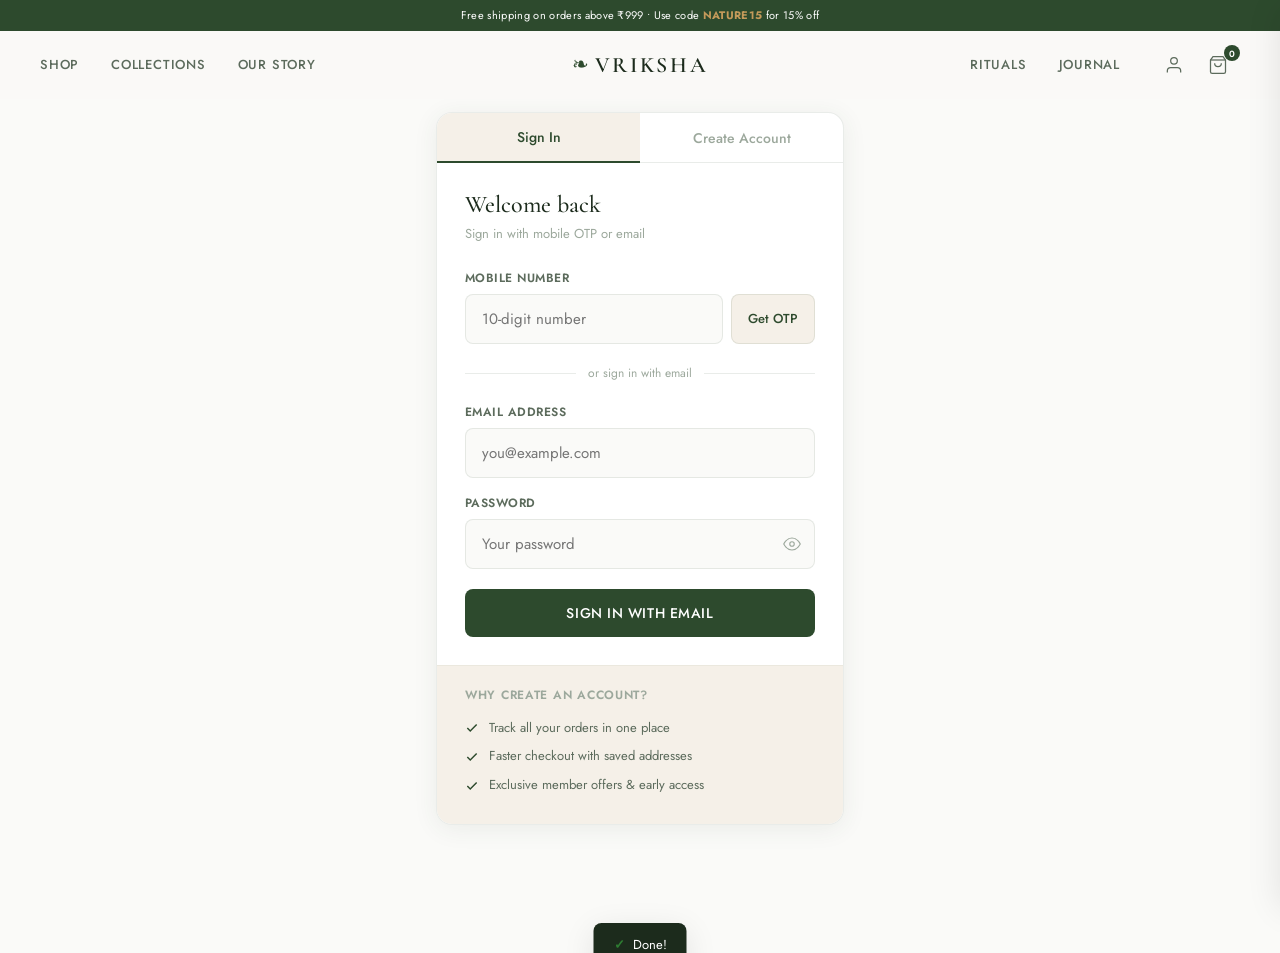
==== account.html @ 0ac83127 "Initial commit - frontend + backend" ====
<!DOCTYPE html>
<html lang="en">
<head>
    <meta charset="UTF-8">
    <meta name="viewport" content="width=device-width, initial-scale=1.0, viewport-fit=cover">
    <title>My Account | VRIKSHA</title>
    <link rel="preconnect" href="https://fonts.googleapis.com">
    <link rel="preconnect" href="https://fonts.gstatic.com" crossorigin>
    <link href="https://fonts.googleapis.com/css2?family=Cormorant+Garamond:ital,wght@0,300;0,400;0,500;0,600;0,700;1,400;1,500&family=Jost:wght@300;400;500;600&display=swap" rel="stylesheet">
    <link rel="stylesheet" href="styles.css">
    <style>
    .acc-page{padding-top:70px;background:var(--color-bg);}
    @media(min-width:1024px){.acc-page{padding-top:80px}}

    /* ── Auth Wall ── */
    .auth-wall{max-width:440px;margin:2rem auto;padding:0 1rem 5rem}
    .auth-card{background:var(--color-surface);border:1px solid var(--color-border);border-radius:var(--radius-lg);overflow:hidden;box-shadow:0 4px 24px rgba(45,74,45,.08)}
    .auth-tabs{display:flex;border-bottom:1px solid var(--color-border)}
    .auth-tab{flex:1;padding:.875rem;font-size:.875rem;font-weight:500;text-align:center;cursor:pointer;color:var(--color-text-muted);transition:all .2s;border:none;background:none}
    .auth-tab.active{color:var(--color-primary);background:var(--color-bg-warm);border-bottom:2px solid var(--color-primary);margin-bottom:-1px}
    .auth-body{padding:1.75rem}
    .auth-panel{display:none}.auth-panel.active{display:block}
    .auth-title{font-family:var(--font-display);font-size:1.5rem;margin-bottom:.25rem}
    .auth-sub{font-size:.8125rem;color:var(--color-text-muted);margin-bottom:1.5rem}
    .af-group{margin-bottom:1rem}
    .af-group label{display:block;font-size:.75rem;font-weight:600;letter-spacing:.04em;text-transform:uppercase;color:var(--color-text-secondary);margin-bottom:.375rem}
    .af-input{width:100%;padding:.8125rem 1rem;border:1.5px solid var(--color-border);border-radius:var(--radius-sm);font-size:.9375rem;font-family:var(--font-body);background:var(--color-bg);transition:border-color .2s;box-sizing:border-box;min-height:48px}
    .af-input:focus{outline:none;border-color:var(--color-primary);background:#fff}
    .af-row{display:grid;grid-template-columns:1fr 1fr;gap:.75rem}
    .af-error{font-size:.75rem;color:#e53935;margin-top:.5rem;display:none}
    .af-error.show{display:block}
    .af-divider{display:flex;align-items:center;gap:.75rem;margin:1.25rem 0;color:var(--color-text-muted);font-size:.75rem}
    .af-divider::before,.af-divider::after{content:'';flex:1;height:1px;background:var(--color-border)}
    .af-otp-row{display:flex;gap:.5rem}
    .af-otp-row .af-input{flex:1}
    .af-otp-btn{padding:.8125rem 1rem;background:var(--color-bg-warm);border:1.5px solid var(--color-border);border-radius:var(--radius-sm);font-size:.8125rem;font-weight:500;cursor:pointer;white-space:nowrap;color:var(--color-primary);transition:all .2s;min-height:48px}
    .af-otp-btn:hover{background:var(--color-accent-green)}
    .af-otp-btn:disabled{opacity:.5;cursor:not-allowed}
    .af-submit{width:100%;margin-top:.25rem}
    .pass-wrap{position:relative}
    .pass-toggle{position:absolute;right:.875rem;top:50%;transform:translateY(-50%);background:none;border:none;cursor:pointer;color:var(--color-text-muted);padding:0;display:flex}
    .auth-benefits{background:var(--color-bg-warm);padding:1.25rem 1.75rem;border-top:1px solid var(--color-border-light)}
    .auth-benefit-item{display:flex;align-items:center;gap:.625rem;font-size:.8125rem;color:var(--color-text-secondary);margin-bottom:.5rem}
    .auth-benefit-item svg{color:var(--color-primary);flex-shrink:0}

    /* ── Dashboard ── */
    .dash-wrap{max-width:1100px;margin:0 auto;padding:1.5rem 1rem 6rem}
    @media(min-width:768px){.dash-wrap{padding:2rem 1.5rem 4rem}}
    .dash-banner{background:linear-gradient(135deg,var(--color-primary) 0%,var(--color-primary-light) 100%);border-radius:var(--radius-lg);padding:1.5rem;margin-bottom:1.5rem;color:#fff;display:flex;align-items:center;gap:1rem}
    .dash-avatar{width:52px;height:52px;border-radius:50%;background:rgba(255,255,255,.2);display:flex;align-items:center;justify-content:center;font-family:var(--font-display);font-size:1.5rem;color:#fff;flex-shrink:0}
    .dash-greeting{font-size:.8125rem;opacity:.8;margin-bottom:.125rem}
    .dash-name{font-family:var(--font-display);font-size:1.25rem;font-weight:500}
    .dash-meta{font-size:.75rem;opacity:.7;margin-top:.125rem}
    .dash-layout{display:grid;grid-template-columns:1fr;gap:1.25rem}
    @media(min-width:768px){.dash-layout{grid-template-columns:220px 1fr;gap:1.5rem;align-items:start}}
    .dash-sidebar{background:var(--color-surface);border:1px solid var(--color-border);border-radius:var(--radius-lg);overflow:hidden}
    .dash-sidebar-section{padding:.5rem 0;border-bottom:1px solid var(--color-border-light)}
    .dash-sidebar-section:last-child{border-bottom:none}
    .dash-sidebar-label{font-size:.625rem;font-weight:700;text-transform:uppercase;letter-spacing:.08em;color:var(--color-text-muted);padding:.625rem 1rem .25rem}
    .dash-nav-item{display:flex;align-items:center;gap:.75rem;padding:.75rem 1rem;font-size:.875rem;color:var(--color-text-secondary);cursor:pointer;transition:all .15s;border:none;background:none;width:100%;text-align:left}
    .dash-nav-item:hover{background:var(--color-bg);color:var(--color-text)}
    .dash-nav-item.active{background:var(--color-bg-warm);color:var(--color-primary);font-weight:500;border-right:3px solid var(--color-primary)}
    .dash-nav-item svg{flex-shrink:0;opacity:.7}
    .dash-nav-item.active svg{opacity:1}
    .dash-mob-tabs{display:flex;gap:0;overflow-x:auto;scrollbar-width:none;background:var(--color-surface);border:1px solid var(--color-border);border-radius:var(--radius-md);margin-bottom:1.25rem}
    .dash-mob-tabs::-webkit-scrollbar{display:none}
    .dash-mob-tab{flex-shrink:0;padding:.75rem .875rem;font-size:.8rem;font-weight:500;color:var(--color-text-muted);border:none;background:none;cursor:pointer;display:flex;flex-direction:column;align-items:center;gap:.25rem;min-width:72px;transition:color .15s;border-bottom:2px solid transparent}
    .dash-mob-tab.active{color:var(--color-primary);border-bottom-color:var(--color-primary)}
    @media(min-width:768px){.dash-mob-tabs{display:none}}
    @media(max-width:767px){.dash-sidebar{display:none}}
    .dash-panel{display:none}.dash-panel.active{display:block}
    .dash-section-title{font-family:var(--font-display);font-size:1.25rem;margin-bottom:1rem}
    .dash-card{background:var(--color-surface);border:1px solid var(--color-border);border-radius:var(--radius-md);padding:1.25rem;margin-bottom:1rem}

    /* orders */
    .order-card{background:var(--color-surface);border:1px solid var(--color-border);border-radius:var(--radius-md);overflow:hidden;margin-bottom:1rem}
    .order-card-head{display:flex;flex-wrap:wrap;gap:.75rem;align-items:center;justify-content:space-between;padding:.875rem 1.25rem;background:var(--color-bg);border-bottom:1px solid var(--color-border-light);font-size:.8rem}
    .order-id-label{color:var(--color-text-muted);font-size:.6875rem;text-transform:uppercase;letter-spacing:.04em}
    .order-id-val{font-weight:600;color:var(--color-text);font-size:.875rem;margin-top:.125rem}
    .order-status-badge{padding:.25rem .75rem;border-radius:var(--radius-full);font-size:.6875rem;font-weight:600;text-transform:uppercase;letter-spacing:.04em}
    .order-status-badge.confirmed,.order-status-badge.processing{background:#fff3cd;color:#856404}
    .order-status-badge.shipped{background:#cfe2ff;color:#084298}
    .order-status-badge.delivered{background:#d1e7dd;color:#0a3622}
    .order-status-badge.cancelled{background:#f8d7da;color:#842029}
    .order-card-body{padding:1rem 1.25rem}
    .order-items-list{display:flex;flex-direction:column;gap:.625rem}
    .order-item-row{display:flex;align-items:center;gap:.75rem}
    .order-item-placeholder{width:44px;height:44px;border-radius:6px;background:linear-gradient(135deg,#a5d6a7,#66bb6a);flex-shrink:0;display:flex;align-items:center;justify-content:center;font-size:.5625rem;color:#fff;font-weight:600;text-align:center;padding:2px}
    .order-item-name{font-size:.8125rem;font-weight:500}
    .order-item-qty{font-size:.75rem;color:var(--color-text-muted)}
    .order-card-foot{display:flex;align-items:center;justify-content:space-between;padding:.875rem 1.25rem;border-top:1px solid var(--color-border-light);flex-wrap:wrap;gap:.5rem}
    .order-total-label{font-size:.75rem;color:var(--color-text-muted)}
    .order-total-val{font-size:1rem;font-weight:600;color:var(--color-text)}
    .order-track-btn{font-size:.75rem;color:var(--color-primary);font-weight:500;text-decoration:none;padding:.375rem .875rem;border:1px solid var(--color-primary);border-radius:var(--radius-full);transition:all .15s}
    .order-track-btn:hover{background:var(--color-primary);color:#fff}

    /* profile */
    .profile-grid{display:grid;grid-template-columns:1fr;gap:1rem}
    @media(min-width:640px){.profile-grid{grid-template-columns:1fr 1fr}}
    .pf-group{display:flex;flex-direction:column;gap:.375rem}
    .pf-group label{font-size:.75rem;font-weight:600;text-transform:uppercase;letter-spacing:.04em;color:var(--color-text-muted)}
    .pf-group input{padding:.8125rem 1rem;border:1.5px solid var(--color-border);border-radius:var(--radius-sm);font-size:.9375rem;font-family:var(--font-body);background:var(--color-bg);min-height:48px;box-sizing:border-box;width:100%;transition:border-color .2s}
    .pf-group input:focus{outline:none;border-color:var(--color-primary);background:#fff}
    .pf-group input:disabled{background:var(--color-bg-warm);color:var(--color-text-muted);cursor:not-allowed}
    .pf-full{grid-column:1/-1}

    /* addresses */
    .addr-grid{display:grid;grid-template-columns:1fr;gap:1rem}
    @media(min-width:640px){.addr-grid{grid-template-columns:1fr 1fr}}
    .addr-card{border:1.5px solid var(--color-border);border-radius:var(--radius-md);padding:1rem 1.125rem;position:relative}
    .addr-card.default{border-color:var(--color-primary)}
    .addr-default-badge{position:absolute;top:.75rem;right:.75rem;background:var(--color-primary);color:#fff;font-size:.5625rem;font-weight:700;text-transform:uppercase;letter-spacing:.06em;padding:.2rem .5rem;border-radius:var(--radius-full)}
    .addr-name{font-weight:600;font-size:.875rem;margin-bottom:.25rem}
    .addr-text{font-size:.8125rem;color:var(--color-text-secondary);line-height:1.6}

    /* security */
    .sec-item{display:flex;align-items:center;justify-content:space-between;padding:1rem 0;border-bottom:1px solid var(--color-border-light)}
    .sec-item:last-child{border-bottom:none}
    .sec-item-left{display:flex;align-items:center;gap:.875rem}
    .sec-icon{width:40px;height:40px;border-radius:var(--radius-sm);background:var(--color-bg-warm);display:flex;align-items:center;justify-content:center;color:var(--color-primary);flex-shrink:0}
    .sec-label{font-size:.875rem;font-weight:500}
    .sec-sub{font-size:.75rem;color:var(--color-text-muted);margin-top:.125rem}
    .sec-badge{padding:.25rem .625rem;border-radius:var(--radius-full);font-size:.6875rem;font-weight:600}
    .sec-badge.verified{background:#d1e7dd;color:#0a3622}
    .sec-badge.unverified{background:#f8d7da;color:#842029}

    /* help */
    .help-grid{display:grid;grid-template-columns:1fr 1fr;gap:.875rem}
    @media(min-width:480px){.help-grid{grid-template-columns:repeat(3,1fr)}}
    .help-tile{background:var(--color-surface);border:1px solid var(--color-border);border-radius:var(--radius-md);padding:1.125rem 1rem;text-align:center;cursor:pointer;transition:all .15s;text-decoration:none;color:inherit;display:block}
    .help-tile:hover{border-color:var(--color-primary);background:var(--color-bg-warm)}
    .help-tile-icon{font-size:1.5rem;margin-bottom:.5rem}
    .help-tile-label{font-size:.8125rem;font-weight:500}

    /* logout btn */
    .logout-btn{display:flex;align-items:center;gap:.75rem;width:100%;padding:.875rem 1rem;background:none;border:1.5px solid #e53935;color:#e53935;border-radius:var(--radius-sm);font-size:.875rem;font-weight:500;cursor:pointer;transition:all .2s}
    .logout-btn:hover{background:#e53935;color:#fff}

    /* skeleton */
    .skel{background:linear-gradient(90deg,var(--color-border) 25%,var(--color-bg-warm) 50%,var(--color-border) 75%);background-size:200% 100%;animation:shimmer 1.4s infinite;border-radius:6px}
    @keyframes shimmer{0%{background-position:200% 0}100%{background-position:-200% 0}}
    .skel-card{height:120px;border-radius:var(--radius-md);margin-bottom:1rem}

    /* ══════════════════════════════════
       BOTTOM NAV FIX — account page
       Root cause: styles.css sets body
       padding-bottom for the nav gap,
       but .acc-page min-height:100vh
       fills that space and sits on top.
       Fix: remove stacking contexts,
       force nav above everything.
       ══════════════════════════════════ */

    /* 1. acc-page must be static, no stacking context */
    .acc-page {
        position: static !important;
        z-index: auto !important;
        isolation: auto !important;
        transform: none !important;
        /* Let body padding handle the bottom nav gap */
        min-height: calc(100vh - 56px) !important;
        padding-bottom: 16px !important;
    }

    /* 2. inner wrappers also static */
    #authWall,
    #dashboard {
        position: static !important;
        z-index: auto !important;
        isolation: auto !important;
        transform: none !important;
    }

    /* 3. Nuclear override: bottom nav always on top */
    .mobile-bottom-nav {
        position: fixed !important;
        bottom: 0 !important;
        left: 0 !important;
        right: 0 !important;
        z-index: 99999 !important;
        pointer-events: auto !important;
        display: flex !important;
        visibility: visible !important;
        opacity: 1 !important;
    }
    .mobile-bottom-nav .bottom-nav-item {
        pointer-events: auto !important;
        cursor: pointer !important;
        display: flex !important;
    }
    @media(min-width:1024px) {
        .mobile-bottom-nav { display: none !important; }
    }

    /* change password modal */
    .cpw-overlay{position:fixed;inset:0;background:rgba(0,0,0,.5);z-index:2000;display:flex;align-items:center;justify-content:center;padding:1rem;opacity:0;visibility:hidden;pointer-events:none;transition:all .2s}
    .cpw-overlay.active{opacity:1;visibility:visible;pointer-events:auto}
    .cpw-modal{background:var(--color-surface);border-radius:var(--radius-lg);padding:2rem;max-width:420px;width:100%}
    .cpw-title{font-family:var(--font-display);font-size:1.375rem;margin-bottom:1.25rem}
    </style>
</head>
<body>

    <!-- Cart Sidebar -->
    <div class="cart-overlay" id="cartOverlay"></div>
    <aside class="cart-sidebar" id="cartSidebar">
        <div class="cart-header">
            <h3>Your Cart</h3>
            <button class="cart-close" id="cartClose">
                <svg width="24" height="24" viewBox="0 0 24 24" fill="none" stroke="currentColor" stroke-width="2"><path d="M18 6L6 18M6 6l12 12"/></svg>
            </button>
        </div>
        <div class="cart-items" id="cartItems"></div>
        <div class="cart-empty" id="cartEmpty"><span class="cart-empty-icon">🛒</span><p>Your cart is empty</p></div>
        <div class="cart-footer" id="cartFooter">
            <div class="cart-subtotal"><span>Subtotal</span><span id="cartSubtotal">₹0</span></div>
            <p class="cart-note">Shipping calculated at checkout</p>
            <button class="btn btn-primary btn-full" id="checkoutBtn">Proceed to Checkout</button>
        </div>
    </aside>

    <!-- Navigation -->
    <header class="header" id="header">
        <div class="announcement-bar">
            <p>Free shipping on orders above ₹999 • Use code <strong>NATURE15</strong> for 15% off</p>
        </div>
        <nav class="nav">
            <button class="mobile-menu-btn" id="mobileMenuBtn" aria-label="Menu">
                <span></span><span></span><span></span>
            </button>
            <div class="nav-left">
                <a href="shop.html" class="nav-link">Shop</a>
                <a href="shop.html#collections" class="nav-link">Collections</a>
                <a href="our-story.html" class="nav-link">Our Story</a>
            </div>
            <a href="index.html" class="logo">
                <span class="logo-icon">❧</span>
                <span class="logo-text">VRIKSHA</span>
            </a>
            <div class="nav-right">
                <a href="our-story.html#rituals" class="nav-link">Rituals</a>
                <a href="our-story.html#journal" class="nav-link">Journal</a>
                <div class="nav-icons">
                    <button class="icon-btn" id="userBtnDesktop" onclick="window.location.href='account.html'" aria-label="Account">
                        <svg width="20" height="20" viewBox="0 0 24 24" fill="none" stroke="currentColor" stroke-width="1.5">
                            <path d="M20 21v-2a4 4 0 00-4-4H8a4 4 0 00-4 4v2"/><circle cx="12" cy="7" r="4"/>
                        </svg>
                    </button>
                    <button class="icon-btn cart-btn" id="cartBtn" aria-label="Cart">
                        <svg width="20" height="20" viewBox="0 0 24 24" fill="none" stroke="currentColor" stroke-width="1.5">
                            <path d="M6 2L3 6v14a2 2 0 002 2h14a2 2 0 002-2V6l-3-4z"/>
                            <path d="M3 6h18"/><path d="M16 10a4 4 0 01-8 0"/>
                        </svg>
                        <span class="cart-count" id="cartCount">0</span>
                    </button>
                </div>
            </div>
        </nav>
    </header>

    <div class="mobile-nav-overlay" id="mobileNavOverlay"></div>
    <div class="mobile-nav" id="mobileNav">
        <div class="mobile-nav-content">
            <a href="index.html" class="mobile-nav-link">Home</a>
            <a href="shop.html" class="mobile-nav-link">Shop</a>
            <a href="our-story.html" class="mobile-nav-link">Our Story</a>
            <a href="contact.html" class="mobile-nav-link">Contact</a>
        </div>
        <div class="mobile-nav-footer"><p>❧ VRIKSHA · Rooted in Ancient Wisdom</p></div>
    </div>

    <div class="acc-page">

        <!-- AUTH WALL — FIXED: removed position:relative and z-index that caused stacking context overlap -->
        <div id="authWall" style="display:none;">
            <div class="auth-wall">

                <div class="auth-card">
                    <div class="auth-tabs">
                        <button class="auth-tab active" id="tabLogin" onclick="switchAuth('login')">Sign In</button>
                        <button class="auth-tab" id="tabRegister" onclick="switchAuth('register')">Create Account</button>
                    </div>
                    <div class="auth-body">

                        <!-- LOGIN -->
                        <div class="auth-panel active" id="panelLogin">
                            <h2 class="auth-title">Welcome back</h2>
                            <p class="auth-sub">Sign in with mobile OTP or email</p>

                            <div class="af-group">
                                <label>Mobile Number</label>
                                <div class="af-otp-row">
                                    <input type="tel" class="af-input" id="loginPhone" placeholder="10-digit number" maxlength="10" inputmode="numeric">
                                    <button class="af-otp-btn" id="loginSendOtp" onclick="handleLoginOTP()">Get OTP</button>
                                </div>
                            </div>
                            <div id="loginOtpSection" style="display:none;">
                                <div class="af-group">
                                    <label>Enter 6-digit OTP</label>
                                    <div class="otp-inputs" id="loginOtpInputs">
                                        <input type="tel" class="otp-input" maxlength="1" inputmode="numeric">
                                        <input type="tel" class="otp-input" maxlength="1" inputmode="numeric">
                                        <input type="tel" class="otp-input" maxlength="1" inputmode="numeric">
                                        <input type="tel" class="otp-input" maxlength="1" inputmode="numeric">
                                        <input type="tel" class="otp-input" maxlength="1" inputmode="numeric">
                                        <input type="tel" class="otp-input" maxlength="1" inputmode="numeric">
                                    </div>
                                    <div class="otp-timer" id="loginOtpTimer" style="margin-top:.5rem;">Resend in <strong id="loginCountdown">30s</strong></div>
                                </div>
                                <button class="btn btn-primary af-submit" onclick="handleVerifyLoginOTP()">Verify & Sign In</button>
                                <button style="display:block;margin:.5rem auto 0;background:none;border:none;color:var(--color-text-muted);font-size:.8125rem;cursor:pointer;" onclick="resetLoginOTP()">← Change Number</button>
                            </div>
                            <div id="loginErrorPhone" class="af-error"></div>

                            <div class="af-divider">or sign in with email</div>

                            <div class="af-group">
                                <label>Email Address</label>
                                <input type="email" class="af-input" id="loginEmail" placeholder="you@example.com">
                            </div>
                            <div class="af-group">
                                <label>Password</label>
                                <div class="pass-wrap">
                                    <input type="password" class="af-input" id="loginPassword" placeholder="Your password">
                                    <button type="button" class="pass-toggle" onclick="togglePass('loginPassword')">
                                        <svg width="18" height="18" viewBox="0 0 24 24" fill="none" stroke="currentColor" stroke-width="1.5"><path d="M1 12s4-8 11-8 11 8 11 8-4 8-11 8-11-8-11-8z"/><circle cx="12" cy="12" r="3"/></svg>
                                    </button>
                                </div>
                            </div>
                            <div id="loginErrorEmail" class="af-error"></div>
                            <button class="btn btn-primary af-submit" onclick="handleEmailLogin()">Sign In with Email</button>
                        </div>

                        <!-- REGISTER -->
                        <div class="auth-panel" id="panelRegister">
                            <h2 class="auth-title">Create account</h2>
                            <p class="auth-sub">Join VRIKSHA for exclusive offers &amp; faster checkout</p>
                            <div class="af-row">
                                <div class="af-group">
                                    <label>First Name *</label>
                                    <input type="text" class="af-input" id="regFirst" placeholder="Priya">
                                </div>
                                <div class="af-group">
                                    <label>Last Name</label>
                                    <input type="text" class="af-input" id="regLast" placeholder="Sharma">
                                </div>
                            </div>
                            <div class="af-group">
                                <label>Email Address *</label>
                                <input type="email" class="af-input" id="regEmail" placeholder="you@example.com">
                            </div>
                            <div class="af-group">
                                <label>Mobile Number</label>
                                <input type="tel" class="af-input" id="regPhone" placeholder="10-digit number" maxlength="10" inputmode="numeric">
                            </div>
                            <div class="af-group">
                                <label>Password *</label>
                                <div class="pass-wrap">
                                    <input type="password" class="af-input" id="regPassword" placeholder="Min 8 characters">
                                    <button type="button" class="pass-toggle" onclick="togglePass('regPassword')">
                                        <svg width="18" height="18" viewBox="0 0 24 24" fill="none" stroke="currentColor" stroke-width="1.5"><path d="M1 12s4-8 11-8 11 8 11 8-4 8-11 8-11-8-11-8z"/><circle cx="12" cy="12" r="3"/></svg>
                                    </button>
                                </div>
                            </div>
                            <div class="af-group">
                                <label>Confirm Password *</label>
                                <div class="pass-wrap">
                                    <input type="password" class="af-input" id="regConfirm" placeholder="Re-enter password">
                                    <button type="button" class="pass-toggle" onclick="togglePass('regConfirm')">
                                        <svg width="18" height="18" viewBox="0 0 24 24" fill="none" stroke="currentColor" stroke-width="1.5"><path d="M1 12s4-8 11-8 11 8 11 8-4 8-11 8-11-8-11-8z"/><circle cx="12" cy="12" r="3"/></svg>
                                    </button>
                                </div>
                            </div>
                            <div id="regError" class="af-error"></div>
                            <button class="btn btn-primary af-submit" onclick="handleRegister()">Create My Account</button>
                            <p style="font-size:.8125rem;color:var(--color-text-muted);text-align:center;margin-top:1rem;">
                                Already have an account? <a onclick="switchAuth('login')" style="color:var(--color-primary);font-weight:500;cursor:pointer;text-decoration:underline;">Sign In</a>
                            </p>
                        </div>

                    </div>
                    <div class="auth-benefits">
                        <div style="font-size:.75rem;font-weight:600;text-transform:uppercase;letter-spacing:.06em;color:var(--color-text-muted);margin-bottom:.75rem;">Why create an account?</div>
                        <div class="auth-benefit-item"><svg width="14" height="14" viewBox="0 0 24 24" fill="none" stroke="currentColor" stroke-width="2.5"><polyline points="20 6 9 17 4 12"/></svg> Track all your orders in one place</div>
                        <div class="auth-benefit-item"><svg width="14" height="14" viewBox="0 0 24 24" fill="none" stroke="currentColor" stroke-width="2.5"><polyline points="20 6 9 17 4 12"/></svg> Faster checkout with saved addresses</div>
                        <div class="auth-benefit-item"><svg width="14" height="14" viewBox="0 0 24 24" fill="none" stroke="currentColor" stroke-width="2.5"><polyline points="20 6 9 17 4 12"/></svg> Exclusive member offers &amp; early access</div>
                    </div>
                </div>
            </div>
        </div>

        <!-- DASHBOARD — FIXED: removed position:relative and z-index -->
        <div id="dashboard" style="display:none;">
            <div class="dash-wrap">

                <div class="dash-banner">
                    <div class="dash-avatar" id="dashAvatar">V</div>
                    <div>
                        <div class="dash-greeting">Hello 👋</div>
                        <div class="dash-name" id="dashName">Loading...</div>
                        <div class="dash-meta" id="dashMeta"></div>
                    </div>
                </div>

                <!-- Mobile tabs -->
                <div class="dash-mob-tabs">
                    <button class="dash-mob-tab active" onclick="switchPanel('orders',this)">
                        <svg width="18" height="18" viewBox="0 0 24 24" fill="none" stroke="currentColor" stroke-width="1.75"><path d="M6 2L3 6v14a2 2 0 002 2h14a2 2 0 002-2V6l-3-4z"/><line x1="3" y1="6" x2="21" y2="6"/><path d="M16 10a4 4 0 01-8 0"/></svg>
                        Orders
                    </button>
                    <button class="dash-mob-tab" onclick="switchPanel('profile',this)">
                        <svg width="18" height="18" viewBox="0 0 24 24" fill="none" stroke="currentColor" stroke-width="1.75"><path d="M20 21v-2a4 4 0 00-4-4H8a4 4 0 00-4 4v2"/><circle cx="12" cy="7" r="4"/></svg>
                        Profile
                    </button>
                    <button class="dash-mob-tab" onclick="switchPanel('addresses',this)">
                        <svg width="18" height="18" viewBox="0 0 24 24" fill="none" stroke="currentColor" stroke-width="1.75"><path d="M21 10c0 7-9 13-9 13s-9-6-9-13a9 9 0 0118 0z"/><circle cx="12" cy="10" r="3"/></svg>
                        Address
                    </button>
                    <button class="dash-mob-tab" onclick="switchPanel('security',this)">
                        <svg width="18" height="18" viewBox="0 0 24 24" fill="none" stroke="currentColor" stroke-width="1.75"><path d="M12 22s8-4 8-10V5l-8-3-8 3v7c0 6 8 10 8 10z"/></svg>
                        Security
                    </button>
                    <button class="dash-mob-tab" onclick="switchPanel('help',this)">
                        <svg width="18" height="18" viewBox="0 0 24 24" fill="none" stroke="currentColor" stroke-width="1.75"><circle cx="12" cy="12" r="10"/><path d="M9.09 9a3 3 0 015.83 1c0 2-3 3-3 3"/><line x1="12" y1="17" x2="12.01" y2="17"/></svg>
                        Help
                    </button>
                </div>

                <div class="dash-layout">
                    <!-- Sidebar -->
                    <aside class="dash-sidebar">
                        <div class="dash-sidebar-section">
                            <div class="dash-sidebar-label">My Orders</div>
                            <button class="dash-nav-item active" id="snav-orders" onclick="switchPanel('orders',this)">
                                <svg width="16" height="16" viewBox="0 0 24 24" fill="none" stroke="currentColor" stroke-width="1.75"><path d="M6 2L3 6v14a2 2 0 002 2h14a2 2 0 002-2V6l-3-4z"/><line x1="3" y1="6" x2="21" y2="6"/><path d="M16 10a4 4 0 01-8 0"/></svg>
                                My Orders
                            </button>
                        </div>
                        <div class="dash-sidebar-section">
                            <div class="dash-sidebar-label">Account Settings</div>
                            <button class="dash-nav-item" id="snav-profile" onclick="switchPanel('profile',this)">
                                <svg width="16" height="16" viewBox="0 0 24 24" fill="none" stroke="currentColor" stroke-width="1.75"><path d="M20 21v-2a4 4 0 00-4-4H8a4 4 0 00-4 4v2"/><circle cx="12" cy="7" r="4"/></svg>
                                Profile Information
                            </button>
                            <button class="dash-nav-item" id="snav-addresses" onclick="switchPanel('addresses',this)">
                                <svg width="16" height="16" viewBox="0 0 24 24" fill="none" stroke="currentColor" stroke-width="1.75"><path d="M21 10c0 7-9 13-9 13s-9-6-9-13a9 9 0 0118 0z"/><circle cx="12" cy="10" r="3"/></svg>
                                Manage Addresses
                            </button>
                            <button class="dash-nav-item" id="snav-security" onclick="switchPanel('security',this)">
                                <svg width="16" height="16" viewBox="0 0 24 24" fill="none" stroke="currentColor" stroke-width="1.75"><path d="M12 22s8-4 8-10V5l-8-3-8 3v7c0 6 8 10 8 10z"/></svg>
                                Login &amp; Security
                            </button>
                        </div>
                        <div class="dash-sidebar-section">
                            <div class="dash-sidebar-label">Support</div>
                            <button class="dash-nav-item" id="snav-help" onclick="switchPanel('help',this)">
                                <svg width="16" height="16" viewBox="0 0 24 24" fill="none" stroke="currentColor" stroke-width="1.75"><circle cx="12" cy="12" r="10"/><path d="M9.09 9a3 3 0 015.83 1c0 2-3 3-3 3"/><line x1="12" y1="17" x2="12.01" y2="17"/></svg>
                                Help &amp; Support
                            </button>
                        </div>
                        <div class="dash-sidebar-section" style="padding:1rem;">
                            <button class="logout-btn" onclick="handleLogout()">
                                <svg width="16" height="16" viewBox="0 0 24 24" fill="none" stroke="currentColor" stroke-width="2"><path d="M9 21H5a2 2 0 01-2-2V5a2 2 0 012-2h4"/><polyline points="16 17 21 12 16 7"/><line x1="21" y1="12" x2="9" y2="12"/></svg>
                                Sign Out
                            </button>
                        </div>
                    </aside>

                    <!-- Panels -->
                    <div>
                        <!-- ORDERS -->
                        <div class="dash-panel active" id="panel-orders">
                            <h2 class="dash-section-title">My Orders</h2>
                            <div id="ordersLoading"><div class="skel skel-card"></div><div class="skel skel-card"></div></div>
                            <div id="ordersList" style="display:none;"></div>
                            <div id="noOrders" style="display:none;">
                                <div class="dash-card" style="text-align:center;padding:3rem 1rem;">
                                    <div style="font-size:2.5rem;margin-bottom:.75rem;opacity:.3;">📦</div>
                                    <p style="color:var(--color-text-muted);font-size:.9rem;margin-bottom:1.25rem;">You haven't placed any orders yet.</p>
                                    <a href="shop.html" class="btn btn-primary">Start Shopping</a>
                                </div>
                            </div>
                        </div>

                        <!-- PROFILE -->
                        <div class="dash-panel" id="panel-profile">
                            <h2 class="dash-section-title">Profile Information</h2>
                            <div class="dash-card">
                                <div class="profile-grid">
                                    <div class="pf-group"><label>First Name</label><input type="text" id="pfFirst" placeholder="Your first name"></div>
                                    <div class="pf-group"><label>Last Name</label><input type="text" id="pfLast" placeholder="Your last name"></div>
                                    <div class="pf-group"><label>Email Address</label><input type="email" id="pfEmail" placeholder="your@email.com"></div>
                                    <div class="pf-group"><label>Mobile Number</label><input type="tel" id="pfPhone" disabled></div>
                                    <div class="pf-group pf-full" style="margin-top:.5rem;">
                                        <button class="btn btn-primary" onclick="saveProfile()" style="width:auto;">Save Changes</button>
                                    </div>
                                </div>
                            </div>
                        </div>

                        <!-- ADDRESSES -->
                        <div class="dash-panel" id="panel-addresses">
                            <div style="display:flex;align-items:center;justify-content:space-between;margin-bottom:1rem;flex-wrap:wrap;gap:.75rem;">
                                <h2 class="dash-section-title" style="margin-bottom:0;">Saved Addresses</h2>
                                <button class="btn btn-primary" onclick="openAddressModal()" style="font-size:.8125rem;padding:.6rem 1.25rem;display:flex;align-items:center;gap:.5rem;">
                                    <svg width="14" height="14" viewBox="0 0 24 24" fill="none" stroke="currentColor" stroke-width="2.5"><line x1="12" y1="5" x2="12" y2="19"/><line x1="5" y1="12" x2="19" y2="12"/></svg>
                                    Add New Address
                                </button>
                            </div>
                            <div id="addressesList" class="addr-grid"></div>
                            <div id="noAddresses" style="display:none;">
                                <div class="dash-card" style="text-align:center;padding:2.5rem 1rem;">
                                    <div style="font-size:2rem;margin-bottom:.75rem;opacity:.3;">📍</div>
                                    <p style="color:var(--color-text-muted);font-size:.875rem;margin-bottom:1.25rem;">No saved addresses yet.</p>
                                    <button class="btn btn-primary" onclick="openAddressModal()" style="font-size:.875rem;">+ Add Your First Address</button>
                                </div>
                            </div>
                        </div>

                        <!-- SECURITY -->
                        <div class="dash-panel" id="panel-security">
                            <h2 class="dash-section-title">Login &amp; Security</h2>
                            <div class="dash-card"><div id="secItems"></div></div>
                            <div class="dash-card">
                                <div style="font-size:.8125rem;font-weight:600;margin-bottom:1rem;color:var(--color-text-secondary);">Account Actions</div>
                                <button class="logout-btn" onclick="handleLogout()">
                                    <svg width="16" height="16" viewBox="0 0 24 24" fill="none" stroke="currentColor" stroke-width="2"><path d="M9 21H5a2 2 0 01-2-2V5a2 2 0 012-2h4"/><polyline points="16 17 21 12 16 7"/><line x1="21" y1="12" x2="9" y2="12"/></svg>
                                    Sign Out of Account
                                </button>
                            </div>
                        </div>

                        <!-- HELP -->
                        <div class="dash-panel" id="panel-help">
                            <h2 class="dash-section-title">Help &amp; Support</h2>
                            <div class="help-grid">
                                <a href="contact.html" class="help-tile"><div class="help-tile-icon">💬</div><div class="help-tile-label">Contact Us</div></a>
                                <a href="shipping.html" class="help-tile"><div class="help-tile-icon">🚚</div><div class="help-tile-label">Shipping Info</div></a>
                                <a href="returns.html" class="help-tile"><div class="help-tile-icon">↩️</div><div class="help-tile-label">Returns</div></a>
                                <a href="contact.html" class="help-tile"><div class="help-tile-icon">📞</div><div class="help-tile-label">Call Support</div></a>
                                <a href="contact.html" class="help-tile"><div class="help-tile-icon">📧</div><div class="help-tile-label">Email Us</div></a>
                                <a href="shop.html" class="help-tile"><div class="help-tile-icon">🌿</div><div class="help-tile-label">Shop Now</div></a>
                            </div>
                            <div class="dash-card" style="margin-top:1.25rem;text-align:center;">
                                <p style="font-size:.875rem;color:var(--color-text-muted);">Mon–Sat, 9 AM – 6 PM IST</p>
                                <p style="font-weight:600;font-size:1rem;margin-top:.25rem;">+91 800 123 4567</p>
                            </div>
                        </div>
                    </div>
                </div>
            </div>
        </div>

    </div>


    <!-- Add Address Modal -->
    <div class="cpw-overlay" id="addrOverlay" onclick="if(event.target===this)closeAddressModal()">
        <div class="cpw-modal" style="max-width:520px;max-height:90vh;overflow-y:auto;">
            <h3 class="cpw-title">Add New Address</h3>
            <div class="af-row">
                <div class="af-group"><label>First Name *</label><input type="text" class="af-input" id="addrFirst" placeholder="First name"></div>
                <div class="af-group"><label>Last Name</label><input type="text" class="af-input" id="addrLast" placeholder="Last name"></div>
            </div>
            <div class="af-group"><label>Phone Number *</label><input type="tel" class="af-input" id="addrPhone" placeholder="10-digit mobile number" maxlength="10" inputmode="numeric"></div>
            <div class="af-group"><label>Street Address *</label><input type="text" class="af-input" id="addrStreet" placeholder="House no., Street name, Area"></div>
            <div class="af-group"><label>Apartment / Building <span style="font-weight:400;color:var(--color-text-muted)">(Optional)</span></label><input type="text" class="af-input" id="addrStreet2" placeholder="Flat no., Building name"></div>
            <div class="af-row">
                <div class="af-group"><label>City *</label><input type="text" class="af-input" id="addrCity" placeholder="City"></div>
                <div class="af-group"><label>PIN Code *</label><input type="text" class="af-input" id="addrPincode" placeholder="6-digit PIN" maxlength="6" inputmode="numeric"></div>
            </div>
            <div class="af-group">
                <label>State *</label>
                <select class="af-input" id="addrState">
                    <option value="">Select State</option>
                    <option>Andhra Pradesh</option><option>Arunachal Pradesh</option><option>Assam</option><option>Bihar</option>
                    <option>Chhattisgarh</option><option>Goa</option><option>Gujarat</option><option>Haryana</option>
                    <option>Himachal Pradesh</option><option>Jharkhand</option><option>Karnataka</option><option>Kerala</option>
                    <option>Madhya Pradesh</option><option>Maharashtra</option><option>Manipur</option><option>Meghalaya</option>
                    <option>Mizoram</option><option>Nagaland</option><option>Odisha</option><option>Punjab</option>
                    <option>Rajasthan</option><option>Sikkim</option><option>Tamil Nadu</option><option>Telangana</option>
                    <option>Tripura</option><option>Uttar Pradesh</option><option>Uttarakhand</option><option>West Bengal</option>
                    <option>Delhi</option><option>Chandigarh</option><option>Jammu &amp; Kashmir</option><option>Ladakh</option>
                    <option>Puducherry</option><option>Andaman &amp; Nicobar</option><option>Lakshadweep</option>
                </select>
            </div>
            <div style="display:flex;align-items:center;gap:.625rem;margin:.75rem 0;">
                <input type="checkbox" id="addrDefault" style="width:16px;height:16px;accent-color:var(--color-primary);">
                <label for="addrDefault" style="font-size:.875rem;color:var(--color-text-secondary);cursor:pointer;">Set as default address</label>
            </div>
            <div id="addrError" class="af-error"></div>
            <div style="display:flex;gap:.75rem;margin-top:1.25rem;">
                <button class="btn btn-secondary" onclick="closeAddressModal()" style="flex:1;">Cancel</button>
                <button class="btn btn-primary" onclick="handleSaveAddress()" style="flex:1;" id="addrSaveBtn">Save Address</button>
            </div>
        </div>
    </div>

    <!-- Change Password Modal -->
    <div class="cpw-overlay" id="cpwOverlay" onclick="if(event.target===this)closeCPW()">
        <div class="cpw-modal">
            <h3 class="cpw-title">Change Password</h3>
            <div class="af-group">
                <label>Current Password</label>
                <div class="pass-wrap">
                    <input type="password" class="af-input" id="cpwCurrent" placeholder="Current password">
                    <button type="button" class="pass-toggle" onclick="togglePass('cpwCurrent')"><svg width="18" height="18" viewBox="0 0 24 24" fill="none" stroke="currentColor" stroke-width="1.5"><path d="M1 12s4-8 11-8 11 8 11 8-4 8-11 8-11-8-11-8z"/><circle cx="12" cy="12" r="3"/></svg></button>
                </div>
            </div>
            <div class="af-group">
                <label>New Password</label>
                <div class="pass-wrap">
                    <input type="password" class="af-input" id="cpwNew" placeholder="Min 8 characters">
                    <button type="button" class="pass-toggle" onclick="togglePass('cpwNew')"><svg width="18" height="18" viewBox="0 0 24 24" fill="none" stroke="currentColor" stroke-width="1.5"><path d="M1 12s4-8 11-8 11 8 11 8-4 8-11 8-11-8-11-8z"/><circle cx="12" cy="12" r="3"/></svg></button>
                </div>
            </div>
            <div class="af-group">
                <label>Confirm New Password</label>
                <input type="password" class="af-input" id="cpwConfirm" placeholder="Re-enter new password">
            </div>
            <div id="cpwError" class="af-error"></div>
            <div style="display:flex;gap:.75rem;margin-top:1.25rem;">
                <button class="btn btn-secondary" onclick="closeCPW()" style="flex:1;">Cancel</button>
                <button class="btn btn-primary" onclick="handleChangePassword()" style="flex:1;">Update</button>
            </div>
        </div>
    </div>

    <div class="toast" id="toast"><span class="toast-icon">✓</span><span class="toast-message" id="toastMessage">Done!</span></div>

    <!-- Mobile Bottom Nav -->
    <nav class="mobile-bottom-nav" style="position:fixed!important;bottom:0!important;left:0!important;right:0!important;z-index:9999!important;pointer-events:auto!important;">
        <a href="index.html" class="bottom-nav-item">
            <svg viewBox="0 0 24 24" fill="none" stroke="currentColor" stroke-width="1.75"><path d="M3 9l9-7 9 7v11a2 2 0 01-2 2H5a2 2 0 01-2-2z"/><polyline points="9 22 9 12 15 12 15 22"/></svg>
            <span>Home</span>
        </a>
        <a href="shop.html" class="bottom-nav-item">
            <svg viewBox="0 0 24 24" fill="none" stroke="currentColor" stroke-width="1.75"><circle cx="9" cy="21" r="1"/><circle cx="20" cy="21" r="1"/><path d="M1 1h4l2.68 13.39a2 2 0 002 1.61h9.72a2 2 0 001.95-1.57l1.65-8.42H6"/></svg>
            <span>Shop</span>
        </a>
        <a href="account.html" class="bottom-nav-item active">
            <svg viewBox="0 0 24 24" fill="none" stroke="currentColor" stroke-width="1.75"><path d="M20 21v-2a4 4 0 00-4-4H8a4 4 0 00-4 4v2"/><circle cx="12" cy="7" r="4"/></svg>
            <span>Account</span>
        </a>
        <a href="javascript:void(0)" class="bottom-nav-item" onclick="if(window.cart)cart.openCart();">
            <svg viewBox="0 0 24 24" fill="none" stroke="currentColor" stroke-width="1.75"><path d="M6 2L3 6v14a2 2 0 002 2h14a2 2 0 002-2V6l-3-4z"/><line x1="3" y1="6" x2="21" y2="6"/><path d="M16 10a4 4 0 01-8 0"/></svg>
            <span id="bottomCartBadge" class="bottom-nav-badge" style="display:none;">0</span>
            <span>Cart</span>
        </a>
    </nav>

    <script>
    // Load supporting scripts without letting errors block the page
    ['products.js','cart.js','auth.js','script.js'].forEach(src=>{
        const s=document.createElement('script');
        s.src=src; s.onerror=()=>console.warn('Could not load',src);
        document.head.appendChild(s);
    });
    </script>
    <script>
    const BACKEND_URL = 'https://api.vriksha.store';

    function showToast(msg, ok=true) {
        const t=document.getElementById('toast'),m=document.getElementById('toastMessage');
        if(!t||!m) return;
        m.textContent=msg; t.querySelector('.toast-icon').textContent=ok?'✓':'✕';
        t.classList.add('show'); setTimeout(()=>t.classList.remove('show'),3000);
    }
    function showErr(id,msg){const e=document.getElementById(id);if(e){e.textContent=msg;e.classList.add('show');}}
    function clearErr(id){const e=document.getElementById(id);if(e){e.textContent='';e.classList.remove('show');}}
    function togglePass(id){const i=document.getElementById(id);if(i)i.type=i.type==='password'?'text':'password';}

    // Auth tab switch
    function switchAuth(tab) {
        ['Login','Register'].forEach(t => {
            const isActive = t.toLowerCase()===tab;
            document.getElementById('tab'+t)?.classList.toggle('active',isActive);
            document.getElementById('panel'+t)?.classList.toggle('active',isActive);
        });
    }

    // Phone OTP
    let loginOtpTimer=null, loginOtpPhone='';
    async function handleLoginOTP() {
        const phone=document.getElementById('loginPhone').value.replace(/\D/g,'');
        clearErr('loginErrorPhone');
        if(!/^\d{10}$/.test(phone)){showErr('loginErrorPhone','Enter a valid 10-digit number');return;}
        const btn=document.getElementById('loginSendOtp');
        btn.disabled=true; btn.textContent='Sending...';
        try {
            const res=await fetch(`${BACKEND_URL}/api/auth/send-otp`,{method:'POST',headers:{'Content-Type':'application/json'},credentials:'include',body:JSON.stringify({phone})});
            const data=await res.json();
            if(data.success){
                loginOtpPhone=phone;
                document.getElementById('loginOtpSection').style.display='block';
                btn.textContent='Resend'; btn.disabled=false;
                startLoginTimer();
                if(data.otp){setTimeout(()=>{const ins=document.querySelectorAll('#loginOtpInputs .otp-input');String(data.otp).split('').forEach((d,i)=>{if(ins[i])ins[i].value=d;});},500);}
            } else { showErr('loginErrorPhone',data.error||'Could not send OTP'); btn.disabled=false; btn.textContent='Get OTP'; }
        } catch(e){ showErr('loginErrorPhone','Connection failed'); btn.disabled=false; btn.textContent='Get OTP'; }
    }
    function startLoginTimer(){
        let s=30; if(loginOtpTimer)clearInterval(loginOtpTimer);
        const el=document.getElementById('loginCountdown');
        loginOtpTimer=setInterval(()=>{
            s--; if(el)el.textContent=s+'s';
            if(s<=0){clearInterval(loginOtpTimer);if(el)el.parentElement.innerHTML=`<a style="color:var(--color-primary);cursor:pointer;font-weight:600;" onclick="handleLoginOTP()">Resend OTP</a>`;}
        },1000);
    }
    function resetLoginOTP(){
        document.getElementById('loginOtpSection').style.display='none';
        const btn=document.getElementById('loginSendOtp'); btn.disabled=false; btn.textContent='Get OTP';
        if(loginOtpTimer)clearInterval(loginOtpTimer);
    }
    async function handleVerifyLoginOTP(){
        const inputs=document.querySelectorAll('#loginOtpInputs .otp-input');
        const otp=Array.from(inputs).map(i=>i.value).join('');
        if(otp.length!==6){showErr('loginErrorPhone','Enter the 6-digit OTP');return;}
        try {
            const res=await fetch(`${BACKEND_URL}/api/auth/verify-otp`,{method:'POST',headers:{'Content-Type':'application/json'},credentials:'include',body:JSON.stringify({phone:loginOtpPhone,otp})});
            const data=await res.json();
            if(data.success&&data.user){
                if(window.auth){window.auth.user=data.user;window.auth.isLoggedIn=true;window.auth.updateUI();}
                loadDashboard(data.user);
            } else { showErr('loginErrorPhone',data.error||'Invalid OTP'); }
        } catch(e){ showErr('loginErrorPhone','Connection failed'); }
    }

    // Email login
    async function handleEmailLogin(){
        clearErr('loginErrorEmail');
        const email=document.getElementById('loginEmail').value.trim();
        const password=document.getElementById('loginPassword').value;
        if(!email||!password){showErr('loginErrorEmail','Please enter email and password');return;}
        try {
            const res=await fetch(`${BACKEND_URL}/api/auth/login`,{method:'POST',headers:{'Content-Type':'application/json'},credentials:'include',body:JSON.stringify({email,password})});
            const data=await res.json();
            if(data.success&&data.user){
                if(window.auth){window.auth.user=data.user;window.auth.isLoggedIn=true;window.auth.updateUI();}
                loadDashboard(data.user);
            } else { showErr('loginErrorEmail',data.error||'Invalid email or password'); }
        } catch(e){ showErr('loginErrorEmail','Connection failed. Please try again.'); }
    }

    // Register
    async function handleRegister(){
        clearErr('regError');
        const first=document.getElementById('regFirst').value.trim();
        const last=document.getElementById('regLast').value.trim();
        const email=document.getElementById('regEmail').value.trim();
        const phone=document.getElementById('regPhone').value.replace(/\D/g,'');
        const pass=document.getElementById('regPassword').value;
        const conf=document.getElementById('regConfirm').value;
        if(!first||!email||!pass){showErr('regError','Please fill all required fields');return;}
        if(!/^[^\s@]+@[^\s@]+\.[^\s@]+$/.test(email)){showErr('regError','Enter a valid email address');return;}
        if(pass.length<8){showErr('regError','Password must be at least 8 characters');return;}
        if(pass!==conf){showErr('regError','Passwords do not match');return;}
        try {
            const res=await fetch(`${BACKEND_URL}/api/auth/register`,{method:'POST',headers:{'Content-Type':'application/json'},credentials:'include',body:JSON.stringify({firstName:first,lastName:last,email,phone,password:pass})});
            const data=await res.json();
            if(data.success&&data.user){
                if(window.auth){window.auth.user=data.user;window.auth.isLoggedIn=true;window.auth.updateUI();}
                showToast('Welcome to VRIKSHA! 🌿');
                loadDashboard(data.user);
            } else { showErr('regError',data.error||'Registration failed. Try again.'); }
        } catch(e){ showErr('regError','Connection failed. Please try again.'); }
    }

    // Dashboard
    function switchPanel(name,clickedEl){
        document.querySelectorAll('.dash-panel').forEach(p=>p.classList.remove('active'));
        document.querySelectorAll('.dash-nav-item,.dash-mob-tab').forEach(b=>b.classList.remove('active'));
        document.getElementById('panel-'+name)?.classList.add('active');
        if(clickedEl)clickedEl.classList.add('active');
        const snav=document.getElementById('snav-'+name);
        if(snav)snav.classList.add('active');
    }

    function loadDashboard(user){
        document.getElementById('authWall').style.display='none';
        document.getElementById('dashboard').style.display='block';
        const name=user.firstName?`${user.firstName} ${user.lastName||''}`.trim():'+91 '+(user.phone||'');
        const initials=user.firstName?user.firstName[0].toUpperCase():'V';
        document.getElementById('dashAvatar').textContent=initials;
        document.getElementById('dashName').textContent=name;
        document.getElementById('dashMeta').textContent=user.email||(user.phone?'+91 '+user.phone:'');
        document.getElementById('pfFirst').value=user.firstName||'';
        document.getElementById('pfLast').value=user.lastName||'';
        document.getElementById('pfEmail').value=user.email||'';
        document.getElementById('pfPhone').value=user.phone?'+91 '+user.phone:'';
        // Security panel
        document.getElementById('secItems').innerHTML=`
            <div class="sec-item">
                <div class="sec-item-left">
                    <div class="sec-icon"><svg width="18" height="18" viewBox="0 0 24 24" fill="none" stroke="currentColor" stroke-width="1.75"><path d="M22 16.92v3a2 2 0 01-2.18 2 19.79 19.79 0 01-8.63-3.07A19.5 19.5 0 013.82 9.83a19.79 19.79 0 01-3.07-8.67A2 2 0 012.73 1h3a2 2 0 012 1.72c.127.96.361 1.903.7 2.81a2 2 0 01-.45 2.11L6.91 8.1a16 16 0 006 6l1.27-1.27a2 2 0 012.11-.45c.907.339 1.85.573 2.81.7A2 2 0 0122 15z"/></svg></div>
                    <div><div class="sec-label">Mobile Number</div><div class="sec-sub">${user.phone?'+91 '+user.phone:'Not linked'}</div></div>
                </div>
                <span class="sec-badge ${user.phone?'verified':'unverified'}">${user.phone?'Verified':'Not set'}</span>
            </div>
            <div class="sec-item">
                <div class="sec-item-left">
                    <div class="sec-icon"><svg width="18" height="18" viewBox="0 0 24 24" fill="none" stroke="currentColor" stroke-width="1.75"><path d="M4 4h16c1.1 0 2 .9 2 2v12c0 1.1-.9 2-2 2H4c-1.1 0-2-.9-2-2V6c0-1.1.9-2 2-2z"/><polyline points="22,6 12,13 2,6"/></svg></div>
                    <div><div class="sec-label">Email Address</div><div class="sec-sub">${user.email||'Not added'}</div></div>
                </div>
                <span class="sec-badge ${user.email?'verified':'unverified'}">${user.email?'Added':'Not set'}</span>
            </div>
            <div class="sec-item">
                <div class="sec-item-left">
                    <div class="sec-icon"><svg width="18" height="18" viewBox="0 0 24 24" fill="none" stroke="currentColor" stroke-width="1.75"><rect x="3" y="11" width="18" height="11" rx="2" ry="2"/><path d="M7 11V7a5 5 0 0110 0v4"/></svg></div>
                    <div><div class="sec-label">Password</div><div class="sec-sub">${user.hasPassword?'Password is set':'No password — set one for email login'}</div></div>
                </div>
                <button onclick="openCPW()" style="font-size:.8125rem;color:var(--color-primary);font-weight:500;background:none;border:1px solid var(--color-primary);border-radius:var(--radius-full);cursor:pointer;padding:.375rem .875rem;">${user.hasPassword?'Change':'Set Password'}</button>
            </div>`;
        loadOrders(); loadAddresses(user);
    }

    async function loadOrders(){
        try {
            const res=await fetch(`${BACKEND_URL}/api/auth/orders`,{credentials:'include'});
            const data=await res.json();
            const orders=data.orders||[];
            document.getElementById('ordersLoading').style.display='none';
            if(!orders.length){document.getElementById('noOrders').style.display='block';return;}
            document.getElementById('ordersList').style.display='block';
            document.getElementById('ordersList').innerHTML=orders.map(o=>{
                const date=new Date(o.createdAt).toLocaleDateString('en-IN',{day:'2-digit',month:'short',year:'numeric'});
                const itemsHtml=(o.items||[]).slice(0,2).map(i=>`
                    <div class="order-item-row">
                        <div class="order-item-placeholder">${(i.name||'').split(' ')[0]}</div>
                        <div><div class="order-item-name">${i.name||''}</div><div class="order-item-qty">Qty: ${i.quantity||1}</div></div>
                    </div>`).join('');
                const more=(o.items||[]).length>2?`<p style="font-size:.75rem;color:var(--color-text-muted);margin-top:.5rem;">+${o.items.length-2} more item(s)</p>`:'';
                const status=(o.orderStatus||'confirmed').toLowerCase();
                return `<div class="order-card">
                    <div class="order-card-head">
                        <div><div class="order-id-label">Order ID</div><div class="order-id-val">${o.orderId||'—'}</div></div>
                        <div style="text-align:right;"><div class="order-id-label">Placed on</div><div class="order-id-val">${date}</div></div>
                        <span class="order-status-badge ${status}">${status}</span>
                    </div>
                    <div class="order-card-body"><div class="order-items-list">${itemsHtml}${more}</div></div>
                    <div class="order-card-foot">
                        <div><div class="order-total-label">Order Total</div><div class="order-total-val">₹${Number(o.total||0).toLocaleString('en-IN')}</div></div>
                        ${o.shiprocket?.trackingUrl?`<a href="${o.shiprocket.trackingUrl}" target="_blank" class="order-track-btn">Track Order →</a>`:''}
                    </div>
                </div>`;
            }).join('');
        } catch(e){
            document.getElementById('ordersLoading').style.display='none';
            document.getElementById('noOrders').style.display='block';
        }
    }

    function loadAddresses(user){
        const list=document.getElementById('addressesList');
        const none=document.getElementById('noAddresses');
        if(!user.addresses||!user.addresses.length){list.innerHTML='';none.style.display='block';return;}
        none.style.display='none';
        list.innerHTML=user.addresses.map((a,idx)=>`
            <div class="addr-card ${a.isDefault?'default':''}">
                ${a.isDefault?'<span class="addr-default-badge">Default</span>':''}
                <div class="addr-name">${a.firstName||''} ${a.lastName||''}</div>
                <div class="addr-text">${a.address||''}${a.address2?', '+a.address2:''}<br>${a.city||''}, ${a.state||''} - ${a.pincode||''}</div>
                ${a.phone?`<div class="addr-text" style="margin-top:.375rem;">📞 +91 ${a.phone}</div>`:''}
                <div style="display:flex;gap:.5rem;margin-top:.875rem;flex-wrap:wrap;">
                    ${!a.isDefault?`<button onclick="setDefaultAddress('${a._id}')" style="flex:1;min-width:70px;padding:.4375rem .75rem;font-size:.75rem;font-weight:500;border:1px solid var(--color-primary);border-radius:var(--radius-sm);background:var(--color-accent-green);cursor:pointer;color:var(--color-primary);">★ Set Default</button>`:'<span style="font-size:.75rem;color:var(--color-primary);padding:.4375rem 0;font-weight:500;">✓ Default Address</span>'}
                    <button onclick="deleteAddress('${a._id}')" style="flex:1;min-width:70px;padding:.4375rem .75rem;font-size:.75rem;font-weight:500;border:1px solid #fca5a5;border-radius:var(--radius-sm);background:#fff5f5;cursor:pointer;color:#dc2626;">🗑 Remove</button>
                </div>
            </div>`).join('');
    }

    function openAddressModal(){
        clearErr('addrError');
        ['addrFirst','addrLast','addrPhone','addrStreet','addrStreet2','addrCity','addrPincode'].forEach(id=>document.getElementById(id).value='');
        document.getElementById('addrState').selectedIndex=0;
        document.getElementById('addrDefault').checked=false;
        document.getElementById('addrOverlay').classList.add('active');
        document.body.style.overflow='hidden';
        setTimeout(()=>document.getElementById('addrFirst').focus(),100);
    }

    function closeAddressModal(){
        document.getElementById('addrOverlay').classList.remove('active');
        document.body.style.overflow='';
    }

    async function handleSaveAddress(){
        clearErr('addrError');
        const firstName = document.getElementById('addrFirst').value.trim();
        const lastName  = document.getElementById('addrLast').value.trim();
        const phone     = document.getElementById('addrPhone').value.replace(/\D/g,'');
        const address   = document.getElementById('addrStreet').value.trim();
        const address2  = document.getElementById('addrStreet2').value.trim();
        const city      = document.getElementById('addrCity').value.trim();
        const pincode   = document.getElementById('addrPincode').value.trim();
        const state     = document.getElementById('addrState').value;
        const isDefault = document.getElementById('addrDefault').checked;

        if(!firstName||!address||!city||!pincode||!state){showErr('addrError','Please fill all required fields');return;}
        if(phone&&phone.length!==10){showErr('addrError','Enter a valid 10-digit phone number');return;}
        if(pincode.length!==6){showErr('addrError','Enter a valid 6-digit PIN code');return;}

        const btn=document.getElementById('addrSaveBtn');
        btn.disabled=true; btn.textContent='Saving...';

        try {
            // Correct API: POST /api/auth/address (adds one address)
            const res=await fetch(`${BACKEND_URL}/api/auth/address`,{
                method:'POST',
                headers:{'Content-Type':'application/json'},
                credentials:'include',
                body:JSON.stringify({firstName,lastName,phone,address,address2,city,state,pincode,isDefault})
            });
            const data=await res.json();
            if(data.success){
                // Update local cache with server-returned addresses (have real _id values)
                if(window.auth&&window.auth.user){
                    window.auth.user.addresses=data.addresses;
                    try{const c=JSON.parse(localStorage.getItem('vriksha_user')||'{}');c.addresses=data.addresses;localStorage.setItem('vriksha_user',JSON.stringify(c));}catch(e){}
                }
                loadAddresses({addresses:data.addresses});
                closeAddressModal();
                showToast('Address saved! 📍');
            } else {
                showErr('addrError',data.error||'Could not save address. Are you logged in?');
            }
        } catch(e){
            showErr('addrError','Connection failed. Please try again.');
        } finally {
            btn.disabled=false; btn.textContent='Save Address';
        }
    }

    async function deleteAddress(addressId){
        if(!confirm('Remove this address?'))return;
        try{
            // Correct API: DELETE /api/auth/address/:id
            const res=await fetch(`${BACKEND_URL}/api/auth/address/${addressId}`,{
                method:'DELETE',
                credentials:'include'
            });
            const data=await res.json();
            if(data.success){
                if(window.auth&&window.auth.user){
                    window.auth.user.addresses=data.addresses;
                    try{const c=JSON.parse(localStorage.getItem('vriksha_user')||'{}');c.addresses=data.addresses;localStorage.setItem('vriksha_user',JSON.stringify(c));}catch(e){}
                }
                loadAddresses({addresses:data.addresses});
                showToast('Address removed');
            } else {
                showToast('Could not remove address',false);
            }
        }catch(e){showToast('Connection failed',false);}
    }

    async function setDefaultAddress(addressId){
        // Backend doesn't have a dedicated default endpoint — we POST a new version
        // by finding the address and re-saving with isDefault:true via profile update
        // Simplest: just reload from server and mark locally, show note to user
        const user=window.auth&&window.auth.user;
        if(!user||!user.addresses)return;
        // Delete and re-add as default (workaround since backend has no PUT address)
        const addr=user.addresses.find(a=>a._id===addressId||a._id?.toString()===addressId);
        if(!addr){showToast('Address not found',false);return;}
        try{
            // Delete old
            const del=await fetch(`${BACKEND_URL}/api/auth/address/${addressId}`,{method:'DELETE',credentials:'include'});
            const delData=await del.json();
            if(!delData.success){showToast('Could not update',false);return;}
            // Re-add as default
            const add=await fetch(`${BACKEND_URL}/api/auth/address`,{
                method:'POST',headers:{'Content-Type':'application/json'},credentials:'include',
                body:JSON.stringify({...addr,isDefault:true})
            });
            const addData=await add.json();
            if(addData.success){
                if(window.auth&&window.auth.user){
                    window.auth.user.addresses=addData.addresses;
                    try{const c=JSON.parse(localStorage.getItem('vriksha_user')||'{}');c.addresses=addData.addresses;localStorage.setItem('vriksha_user',JSON.stringify(c));}catch(e){}
                }
                loadAddresses({addresses:addData.addresses});
                showToast('Default address updated!');
            }
        }catch(e){showToast('Connection failed',false);}
    }

    async function saveProfile(){
        try {
            const res=await fetch(`${BACKEND_URL}/api/auth/profile`,{method:'PUT',headers:{'Content-Type':'application/json'},credentials:'include',body:JSON.stringify({firstName:document.getElementById('pfFirst').value,lastName:document.getElementById('pfLast').value,email:document.getElementById('pfEmail').value})});
            const data=await res.json();
            if(data.success){
                showToast('Profile updated!');
                if(window.auth&&data.user){window.auth.user={...window.auth.user,...data.user};}
                const n=`${data.user?.firstName||''} ${data.user?.lastName||''}`.trim();
                if(n){document.getElementById('dashName').textContent=n;document.getElementById('dashAvatar').textContent=n[0].toUpperCase();}
            } else { showToast(data.error||'Could not save',false); }
        } catch(e){showToast('Connection failed',false);}
    }

    function openCPW(){document.getElementById('cpwOverlay').classList.add('active');}
    function closeCPW(){document.getElementById('cpwOverlay').classList.remove('active');clearErr('cpwError');}
    async function handleChangePassword(){
        clearErr('cpwError');
        const current=document.getElementById('cpwCurrent').value;
        const newPass=document.getElementById('cpwNew').value;
        const confirm=document.getElementById('cpwConfirm').value;
        if(newPass.length<8){showErr('cpwError','New password must be 8+ characters');return;}
        if(newPass!==confirm){showErr('cpwError','Passwords do not match');return;}
        try {
            const res=await fetch(`${BACKEND_URL}/api/auth/change-password`,{method:'PUT',headers:{'Content-Type':'application/json'},credentials:'include',body:JSON.stringify({currentPassword:current,newPassword:newPass})});
            const data=await res.json();
            if(data.success){closeCPW();showToast('Password updated!');}
            else{showErr('cpwError',data.error||'Could not update password');}
        } catch(e){showErr('cpwError','Connection failed');}
    }

    async function handleLogout(){
        if(window.auth) await window.auth.logout();
        else{try{await fetch(`${BACKEND_URL}/api/auth/logout`,{method:'POST',credentials:'include'});}catch(e){}}
        window.location.reload();
    }

    async function initAccountPage(){
        // Step 1: localStorage — instant, zero network
        try {
            const cached=localStorage.getItem('vriksha_user');
            if(cached){
                const user=JSON.parse(cached);
                if(user&&(user._id||user.phone)){
                    loadDashboard(user);
                    _backgroundVerify();
                    return;
                }
            }
        } catch(e){ localStorage.removeItem('vriksha_user'); }
        // Step 2: auth.js already resolved?
        if(window.auth&&window.auth.isLoggedIn&&window.auth.user){
            loadDashboard(window.auth.user); return;
        }
        // Step 3: not logged in
        document.getElementById('authWall').style.display='block';
    }

    async function _backgroundVerify(){
        try {
            const controller=new AbortController();
            const timer=setTimeout(()=>controller.abort(),8000);
            const res=await fetch(`${BACKEND_URL}/api/auth/me`,{credentials:'include',signal:controller.signal});
            clearTimeout(timer);
            const data=await res.json();
            if(data.loggedIn&&data.user){
                if(window.auth){window.auth.user=data.user;window.auth.isLoggedIn=true;window.auth._saveToCache&&window.auth._saveToCache(data.user);}
                try{localStorage.setItem('vriksha_user',JSON.stringify(data.user));}catch(e){}
                const u=data.user,n=`${u.firstName||''} ${u.lastName||''}`.trim();
                if(n){document.getElementById('dashName').textContent=n;document.getElementById('dashAvatar').textContent=n[0].toUpperCase();}
                if(u.addresses)loadAddresses(u);
                loadOrders();
            } else {
                try{localStorage.removeItem('vriksha_user');}catch(e){}
                if(window.auth){window.auth.user=null;window.auth.isLoggedIn=false;}
                document.getElementById('dashboard').style.display='none';
                document.getElementById('authWall').style.display='block';
            }
        } catch(e){}
    }

    window.addEventListener('authChange',e=>{
        if(e.detail?.isLoggedIn&&e.detail?.user) loadDashboard(e.detail.user);
        else{document.getElementById('dashboard').style.display='none';document.getElementById('authWall').style.display='block';}
    });

    // Hide authWall — shown only if not logged in
    document.getElementById('authWall').style.display='none';

    document.addEventListener('DOMContentLoaded',()=>{
        // Bind OTP inputs
        const inputs=document.querySelectorAll('#loginOtpInputs .otp-input');
        inputs.forEach((inp,idx)=>{
            inp.addEventListener('input',e=>{const v=e.target.value.replace(/\D/g,'');e.target.value=v.slice(0,1);if(v&&idx<inputs.length-1)inputs[idx+1].focus();});
            inp.addEventListener('keydown',e=>{if(e.key==='Backspace'&&!e.target.value&&idx>0)inputs[idx-1].focus();});
        });
        initAccountPage();
    });
    </script>
</body>
</html>
---- styles.css ----
/* ========================================
   VRIKSHA — Mobile-First · Indian E-Commerce
   Fixes: alignment, laptop layout, right nav
   ======================================== */

/* ── Variables ── */
:root {
  --color-primary: #2D4A2D;
  --color-primary-light: #4a6741;
  --color-primary-dark: #1C3A1C;
  --color-secondary: #A07840;
  --color-secondary-light: #C49A5A;
  --color-bg: #FAFAF8;
  --color-bg-warm: #F5F0E8;
  --color-bg-cream: #FFF9F0;
  --color-surface: #FFFFFF;
  --color-text: #1C2B1C;
  --color-text-secondary: #5C6B5C;
  --color-text-muted: #9CA89C;
  --color-accent-green: #E8F5E9;
  --color-border: rgba(45,74,45,0.10);
  --color-border-light: rgba(45,74,45,0.05);
  --color-success: #2E7D32;
  --color-error: #C62828;
  --font-display: 'Cormorant Garamond', Georgia, serif;
  --font-body: 'Jost', -apple-system, sans-serif;
  --shadow-sm: 0 1px 4px rgba(0,0,0,0.04);
  --shadow-md: 0 4px 16px rgba(0,0,0,0.06);
  --shadow-lg: 0 8px 32px rgba(0,0,0,0.10);
  --radius-sm: 8px;
  --radius-md: 12px;
  --radius-lg: 16px;
  --radius-full: 9999px;
  --transition-fast: 0.15s ease;
  --transition-base: 0.25s ease;
  --safe-bottom: env(safe-area-inset-bottom, 0px);
  --header-h: 52px;
  --announce-h: 32px;
}

/* ── Reset ── */
*,*::before,*::after{box-sizing:border-box;margin:0;padding:0}
html{scroll-behavior:smooth;-webkit-tap-highlight-color:transparent;-webkit-text-size-adjust:100%}
body{font-family:var(--font-body);font-size:.9375rem;line-height:1.6;color:var(--color-text);background:var(--color-bg);overflow-x:hidden;-webkit-font-smoothing:antialiased}
img{max-width:100%;display:block}
a{color:inherit;text-decoration:none}
button{font-family:inherit;border:none;background:none;cursor:pointer;-webkit-tap-highlight-color:transparent}
ul,ol{list-style:none}
h1,h2,h3,h4{font-family:var(--font-display);font-weight:500;line-height:1.2}
em{font-style:italic;color:var(--color-primary)}
.container{width:100%;max-width:1280px;margin:0 auto;padding:0 1rem}
@media(min-width:768px){.container{padding:0 2rem}}
@media(min-width:1280px){.container{padding:0 2.5rem}}

/* ── Preloader ── */
.preloader{position:fixed;inset:0;z-index:10000;background:var(--color-bg-warm);display:flex;align-items:center;justify-content:center;transition:opacity .4s,visibility .4s}
.preloader.loaded{opacity:0;visibility:hidden;pointer-events:none}
.preloader-content{display:flex;flex-direction:column;align-items:center;gap:.75rem}
.leaf-loader{width:40px;height:40px;color:var(--color-primary);animation:pulse 1.2s ease infinite}
@keyframes pulse{0%,100%{transform:scale(1)}50%{transform:scale(1.15)}}
.preloader-text{font-family:var(--font-display);font-size:1.125rem;letter-spacing:.25em;color:var(--color-primary)}

/* ── Buttons ── */
.btn{display:inline-flex;align-items:center;justify-content:center;gap:.5rem;padding:.875rem 1.75rem;font-size:.875rem;font-weight:500;letter-spacing:.04em;text-transform:uppercase;border-radius:var(--radius-sm);transition:all var(--transition-base);touch-action:manipulation;min-height:48px;white-space:nowrap}
.btn svg{transition:transform var(--transition-fast)}
.btn:hover svg{transform:translateX(3px)}
.btn-primary{background:var(--color-primary);color:#fff}
.btn-primary:hover{background:var(--color-primary-dark)}
.btn-primary:active{transform:scale(.97)}
.btn-secondary{background:transparent;color:var(--color-text);border:1px solid var(--color-border)}
.btn-secondary:hover{background:var(--color-text);color:#fff}
.btn-outline{background:transparent;color:var(--color-primary);border:2px solid var(--color-primary)}
.btn-outline:hover{background:var(--color-primary);color:#fff}
.btn-full{width:100%}
.btn-large{padding:1rem 2rem;font-size:.9375rem}

/* ════════════════════════════════════════
   HEADER — Proper left/center/right layout
   ════════════════════════════════════════ */
.header{position:fixed;top:0;left:0;right:0;z-index:1000;background:rgba(250,249,247,.97);backdrop-filter:blur(12px);-webkit-backdrop-filter:blur(12px);transition:box-shadow var(--transition-base)}
.header.scrolled{box-shadow:0 1px 8px rgba(0,0,0,.06)}
.announcement-bar{background:var(--color-primary);color:#fff;text-align:center;padding:.5rem 1rem;font-size:.6875rem;letter-spacing:.03em;line-height:1.4}
.announcement-bar strong{color:var(--color-secondary-light)}

.nav{display:grid;grid-template-columns:44px 1fr 44px;align-items:center;padding:.625rem .75rem;max-width:1280px;margin:0 auto;gap:.25rem;min-height:var(--header-h)}
@media(min-width:1024px){.nav{grid-template-columns:1fr auto 1fr;padding:.75rem 2.5rem}}

/* Left nav links — hidden on mobile, visible desktop */
.nav-left{display:none;align-items:center;gap:2rem;justify-self:start}
@media(min-width:1024px){.nav-left{display:flex}}

/* Center logo */
.logo{justify-self:center;display:flex;align-items:center;gap:.375rem}
.logo-icon{font-size:1.25rem;color:var(--color-primary)}
.logo-text{font-family:var(--font-display);font-size:1.375rem;font-weight:600;letter-spacing:.12em}

/* Right nav icons — ALWAYS visible */
.nav-right{justify-self:end;display:flex;align-items:center;gap:2rem}
.nav-right .nav-link{display:none}
@media(min-width:1024px){.nav-right .nav-link{display:inline-flex}}

.nav-link{font-size:.8125rem;font-weight:500;letter-spacing:.06em;text-transform:uppercase;color:var(--color-text-secondary);position:relative;padding:.5rem 0;transition:color var(--transition-fast)}
.nav-link::after{content:'';position:absolute;bottom:0;left:0;width:0;height:1.5px;background:var(--color-primary);transition:width var(--transition-base)}
.nav-link:hover,.nav-link.active{color:var(--color-text)}
.nav-link:hover::after,.nav-link.active::after{width:100%}

.nav-icons{display:flex;align-items:center;gap:0}
.icon-btn{position:relative;padding:.5rem;color:var(--color-text-secondary);transition:color var(--transition-fast);min-width:44px;min-height:44px;display:flex;align-items:center;justify-content:center;border-radius:50%}
.icon-btn:hover{color:var(--color-primary);background:var(--color-accent-green)}
.icon-btn.active{color:var(--color-primary)}
.cart-count{position:absolute;top:2px;right:0;width:16px;height:16px;background:var(--color-primary);color:#fff;font-size:.5625rem;font-weight:600;border-radius:50%;display:flex;align-items:center;justify-content:center}

/* ── Mobile hamburger — inside nav grid on mobile ── */
.mobile-menu-btn{display:flex;flex-direction:column;gap:5px;padding:.5rem;z-index:1003;width:44px;height:44px;align-items:center;justify-content:center;position:relative;justify-self:start;background:none;border:none;cursor:pointer;grid-column:1}
@media(min-width:1024px){.mobile-menu-btn{display:none}}
.mobile-menu-btn span{width:20px;height:2px;background:var(--color-text);transition:all var(--transition-base);display:block}
.mobile-menu-btn.active span:nth-child(1){transform:rotate(45deg) translate(5px,5px)}
.mobile-menu-btn.active span:nth-child(2){opacity:0}
.mobile-menu-btn.active span:nth-child(3){transform:rotate(-45deg) translate(5px,-5px)}

/* ── Mobile Side-Drawer Menu ── */
.mobile-nav{position:fixed;top:0;left:0;bottom:0;width:280px;z-index:998;background:var(--color-surface);display:flex;flex-direction:column;opacity:1;visibility:hidden;transform:translateX(-100%);transition:transform var(--transition-base),visibility var(--transition-base);box-shadow:4px 0 32px rgba(0,0,0,.12)}
.mobile-nav.active{visibility:visible;transform:translateX(0)}

/* ════════════════════════════════════════
   MOBILE BOTTOM NAV — Indian app-style
   ════════════════════════════════════════ */
@media(max-width:1023px){.mobile-bottom-nav{position:fixed;bottom:0;left:0;right:0;z-index:1003;background:#fff;border-top:1px solid var(--color-border);display:flex;padding:.375rem 0 calc(.375rem + var(--safe-bottom));box-shadow:0 -2px 12px rgba(0,0,0,.06)}}
@media(min-width:1024px){.mobile-bottom-nav{display:none !important}}
.bottom-nav-item{flex:1;display:flex;flex-direction:column;align-items:center;gap:2px;padding:.25rem 0;font-size:.5625rem;font-weight:500;color:var(--color-text-muted);transition:color var(--transition-fast);text-decoration:none;position:relative;min-height:48px;justify-content:center;letter-spacing:.02em}
.bottom-nav-item.active{color:var(--color-primary)}
.bottom-nav-item svg{width:20px;height:20px;flex-shrink:0}
.bottom-nav-badge{position:absolute;top:2px;right:calc(50% - 14px);width:14px;height:14px;background:var(--color-primary);color:#fff;font-size:.5rem;font-weight:700;border-radius:50%;display:flex;align-items:center;justify-content:center}

/* ════════════════════════════════════════
   CART SIDEBAR
   ════════════════════════════════════════ */
.cart-overlay{position:fixed;inset:0;z-index:1001;background:rgba(0,0,0,.4);opacity:0;visibility:hidden;pointer-events:none;transition:all var(--transition-base)}
.cart-overlay.active{opacity:1;visibility:visible;pointer-events:auto}
.cart-sidebar{position:fixed;top:0;right:0;bottom:0;width:100%;max-width:400px;z-index:1002;background:var(--color-surface);box-shadow:var(--shadow-lg);display:flex;flex-direction:column;transform:translateX(100%);transition:transform var(--transition-base)}
.cart-sidebar.active{transform:translateX(0)}
.cart-header{display:flex;align-items:center;justify-content:space-between;padding:1rem 1.25rem;border-bottom:1px solid var(--color-border)}
.cart-header h3{font-family:var(--font-display);font-size:1.25rem}
.cart-close{padding:.5rem;color:var(--color-text-secondary);min-width:44px;min-height:44px;display:flex;align-items:center;justify-content:center}
.cart-items{flex:1;overflow-y:auto;padding:.75rem 1rem;-webkit-overflow-scrolling:touch}
.cart-empty{display:flex;flex-direction:column;align-items:center;justify-content:center;height:100%;gap:.75rem;text-align:center;color:var(--color-text-secondary)}
.cart-empty-icon{font-size:2.5rem;opacity:.4}
.cart-footer{padding:1rem 1.25rem;border-top:1px solid var(--color-border);padding-bottom:calc(1rem + var(--safe-bottom))}
.cart-subtotal{display:flex;justify-content:space-between;font-size:1rem;font-weight:600;margin-bottom:.375rem}
.cart-note{font-size:.75rem;color:var(--color-text-muted);margin-bottom:.75rem}
.cart-item{display:flex;gap:.75rem;padding:.75rem 0;border-bottom:1px solid var(--color-border-light)}
.cart-item:last-child{border-bottom:none}
.cart-item-image{width:64px;height:64px;border-radius:var(--radius-sm);overflow:hidden;flex-shrink:0;background:var(--color-bg)}
.cart-item-img{width:100%;height:100%;object-fit:cover}
.cart-item-placeholder{width:100%;height:100%;display:flex;align-items:center;justify-content:center;font-size:.5625rem;color:#fff;text-align:center;border-radius:var(--radius-sm)}
.cart-item-details{flex:1;min-width:0}
.cart-item-name{font-size:.8125rem;font-weight:500;margin-bottom:2px;white-space:nowrap;overflow:hidden;text-overflow:ellipsis}
.cart-item-weight{font-size:.6875rem;color:var(--color-text-muted)}
.cart-item-price{font-weight:600;color:var(--color-primary);font-size:.875rem;margin-top:2px}
.cart-item-actions{display:flex;flex-direction:column;align-items:flex-end;gap:.375rem}
.quantity-control{display:flex;align-items:center;border:1px solid var(--color-border);border-radius:var(--radius-sm);overflow:hidden}
.qty-btn{width:32px;height:32px;display:flex;align-items:center;justify-content:center;font-size:1rem;color:var(--color-text-secondary);transition:background var(--transition-fast)}
.qty-btn:hover{background:var(--color-primary);color:#fff}
.qty-value{font-weight:500;min-width:24px;text-align:center;font-size:.8125rem}
.cart-item-remove{color:var(--color-text-muted);padding:.375rem;min-width:32px;min-height:32px;display:flex;align-items:center;justify-content:center}
.cart-item-remove:hover{color:var(--color-error)}

/* ════════════════════════════════════════
   HERO SECTION
   ════════════════════════════════════════ */
.hero{position:relative;min-height:80vh;display:flex;align-items:center;padding:calc(var(--header-h) + var(--announce-h) + 2rem) 0 3rem;overflow:hidden}
@media(min-width:768px){.hero{min-height:90vh;padding:8rem 0 4rem}}
@media(min-width:1024px){.hero{min-height:100vh}}
.hero-bg{position:absolute;inset:0;z-index:0}
.hero-gradient{position:absolute;inset:0;background:linear-gradient(160deg,var(--color-bg-warm) 0%,var(--color-accent-green) 50%,rgba(232,245,233,.4) 100%)}
.hero-pattern{position:absolute;inset:0;background-image:radial-gradient(circle at 20% 80%,rgba(45,74,45,.03) 0%,transparent 50%)}
.hero-content{position:relative;z-index:1;max-width:600px}
@media(min-width:1024px){.hero-content{padding-left:5%}}
.hero-badge{display:inline-flex;align-items:center;gap:.5rem;font-size:.6875rem;font-weight:500;letter-spacing:.12em;text-transform:uppercase;color:var(--color-primary);margin-bottom:1rem}
.badge-line{width:32px;height:1px;background:var(--color-primary);opacity:.5}
.hero-title{margin-bottom:1rem}
.title-line{display:block;font-family:var(--font-display);font-size:clamp(2.25rem,8vw,4.5rem);font-weight:400;line-height:1.05}
.title-accent{color:var(--color-primary);font-style:italic}
.hero-subtitle{font-size:.9375rem;color:var(--color-text-secondary);margin-bottom:1.5rem;max-width:420px;line-height:1.6}
@media(min-width:768px){.hero-subtitle{font-size:1.0625rem}}
.hero-cta{display:flex;flex-direction:column;gap:.75rem}
@media(min-width:480px){.hero-cta{flex-direction:row;gap:1rem}}
.hero-visual{position:absolute;right:0;top:50%;transform:translateY(-50%);width:45%;height:70%;display:none;align-items:center;justify-content:center}
@media(min-width:1024px){.hero-visual{display:flex}}
.hero-product-showcase{position:relative;width:100%;height:100%}
.floating-leaf{position:absolute;font-size:1.5rem;animation:float 6s ease-in-out infinite;opacity:.5}
.leaf-1{top:10%;left:20%}.leaf-2{top:60%;left:10%;animation-delay:2s}.leaf-3{top:30%;right:20%;animation-delay:4s}
@keyframes float{0%,100%{transform:translateY(0) rotate(0)}50%{transform:translateY(-16px) rotate(8deg)}}
.product-hero-card{position:absolute;top:50%;left:50%;transform:translate(-50%,-50%);width:240px;height:320px;background:linear-gradient(180deg,#fff,#f8f8f8);border-radius:var(--radius-lg);box-shadow:0 24px 64px rgba(0,0,0,.12);overflow:hidden;animation:heroFloat 4s ease-in-out infinite}
@keyframes heroFloat{0%,100%{transform:translate(-50%,-50%)}50%{transform:translate(-50%,calc(-50% - 16px))}}
.product-hero-image{height:100%;padding:1.25rem;display:flex;align-items:center;justify-content:center;background:linear-gradient(180deg,#fff,#f5f5f5)}

/* ── Trust Bar ── */
.trust-bar{background:var(--color-surface);border-top:1px solid var(--color-border-light);border-bottom:1px solid var(--color-border-light);padding:.875rem 0;overflow-x:auto;-webkit-overflow-scrolling:touch;scrollbar-width:none}
.trust-bar::-webkit-scrollbar{display:none}
.trust-bar-inner{display:flex;align-items:center;gap:1.5rem;min-width:max-content;padding:0 1rem;justify-content:center}
@media(max-width:640px){.trust-bar-inner{justify-content:flex-start}}
.trust-item{display:flex;align-items:center;gap:.5rem;white-space:nowrap}
.trust-item-icon{font-size:1.125rem}
.trust-item-text{font-size:.6875rem;font-weight:500;color:var(--color-text-secondary)}

/* ════════════════════════════════════════
   SECTIONS
   ════════════════════════════════════════ */
.section-header{text-align:center;margin-bottom:2rem}
@media(min-width:768px){.section-header{margin-bottom:3rem}}
.section-tag{font-size:.6875rem;font-weight:500;letter-spacing:.15em;text-transform:uppercase;color:var(--color-secondary);display:block;margin-bottom:.5rem}
.section-title{font-size:clamp(1.5rem,5vw,2.5rem);font-weight:500;line-height:1.15}
.section-desc{color:var(--color-text-secondary);margin-top:.75rem;max-width:480px;margin-left:auto;margin-right:auto;font-size:.9375rem}

/* ════════════════════════════════════════
   PRODUCTS GRID — 2-col mobile, 3-col tablet, 4-col desktop
   ════════════════════════════════════════ */
.products-grid{display:grid;grid-template-columns:repeat(2,1fr);gap:.625rem}
@media(min-width:640px){.products-grid{gap:.875rem}}
@media(min-width:768px){.products-grid{grid-template-columns:repeat(3,1fr);gap:1rem}}
@media(min-width:1024px){.products-grid{grid-template-columns:repeat(4,1fr);gap:1.25rem}}

.product-card{background:var(--color-surface);border-radius:var(--radius-md);overflow:hidden;transition:all var(--transition-base);box-shadow:var(--shadow-sm)}
.product-card:active{transform:scale(.98)}
@media(min-width:1024px){.product-card:hover{transform:translateY(-6px);box-shadow:var(--shadow-md)}}

.product-image{position:relative;aspect-ratio:1;background:linear-gradient(180deg,#fff,#f5f5f5);overflow:hidden}
.product-img{width:100%;height:100%;object-fit:contain;padding:.75rem;transition:transform .4s ease}
.product-card:hover .product-img{transform:scale(1.05)}
.product-badge{position:absolute;top:.5rem;left:.5rem;padding:.25rem .625rem;font-size:.5625rem;font-weight:700;letter-spacing:.04em;text-transform:uppercase;border-radius:var(--radius-full);color:#fff;z-index:2}
.product-badge.bestseller{background:var(--color-secondary)}
.product-badge.new{background:var(--color-primary)}
.product-placeholder{width:100%;height:100%;display:flex;align-items:center;justify-content:center}
.placeholder-text{color:#fff;font-size:.75rem;font-weight:500;text-align:center;text-shadow:0 1px 3px rgba(0,0,0,.2);line-height:1.3}

.product-info{padding:.625rem .75rem .75rem}
@media(min-width:768px){.product-info{padding:.75rem 1rem 1rem}}
.product-category{font-size:.5625rem;font-weight:500;letter-spacing:.08em;text-transform:uppercase;color:var(--color-text-muted);display:block;margin-bottom:.25rem}
@media(min-width:768px){.product-category{font-size:.625rem}}
.product-name{font-family:var(--font-body);font-size:.8125rem;font-weight:500;line-height:1.3;margin-bottom:.25rem;display:-webkit-box;-webkit-line-clamp:2;-webkit-box-orient:vertical;overflow:hidden}
@media(min-width:768px){.product-name{font-size:.9375rem}}
.product-desc{font-size:.6875rem;color:var(--color-text-muted);margin-bottom:.375rem;display:-webkit-box;-webkit-line-clamp:1;-webkit-box-orient:vertical;overflow:hidden}
.product-rating{display:flex;align-items:center;gap:.25rem;margin-bottom:.5rem}
.stars{color:var(--color-secondary);font-size:.6875rem;letter-spacing:-1px}
.rating-count{font-size:.5625rem;color:var(--color-text-muted)}
@media(min-width:768px){.rating-count{font-size:.625rem}}
.product-footer{display:flex;align-items:center;justify-content:space-between;gap:.5rem}
.product-price{display:flex;align-items:baseline;gap:.375rem;flex-wrap:wrap}
.current-price{font-weight:700;font-size:.9375rem;color:var(--color-text)}
.original-price{font-size:.75rem;color:var(--color-text-muted);text-decoration:line-through}

.add-to-cart{display:flex;align-items:center;gap:.25rem;padding:.5rem .75rem;background:var(--color-primary);color:#fff;border-radius:var(--radius-sm);font-size:.6875rem;font-weight:600;transition:all var(--transition-fast);min-height:34px;touch-action:manipulation;white-space:nowrap;flex-shrink:0}
@media(min-width:768px){.add-to-cart{font-size:.75rem;padding:.5rem 1rem}}
.add-to-cart:active{transform:scale(.95)}
.add-to-cart.added{background:var(--color-success)!important}

.product-link{display:block;text-decoration:none;color:inherit}
.product-name a{color:inherit;text-decoration:none}.product-name a:hover{color:var(--color-primary)}

.product-actions{position:absolute;top:.5rem;right:.5rem;display:flex;flex-direction:column;gap:.375rem;z-index:5}
.product-actions-overlay{position:absolute;top:.5rem;right:.5rem;display:flex;flex-direction:column;gap:.375rem;opacity:0;transform:translateX(8px);transition:all var(--transition-base);z-index:5}
.product-card:hover .product-actions-overlay{opacity:1;transform:translateX(0)}
.action-btn{width:36px;height:36px;background:#fff;border-radius:50%;display:flex;align-items:center;justify-content:center;box-shadow:var(--shadow-sm);color:var(--color-text-secondary);transition:all var(--transition-fast)}
.action-btn:hover{color:var(--color-primary);box-shadow:var(--shadow-md)}
.action-btn.wishlist.active{background:#FEE2E2;color:#E53935}

/* Fix: product-image overlay not blocking clicks */
.product-image::after{content:'';position:absolute;inset:0;background:linear-gradient(180deg,transparent 70%,rgba(0,0,0,.015) 100%);pointer-events:none}

/* ── Featured Section ── */
.featured-section{padding:2.5rem 0}
@media(min-width:768px){.featured-section{padding:4rem 0}}

/* ── Benefits Strip ── */
.benefits-strip{padding:2rem 0;background:var(--color-primary);color:#fff}
.benefits-grid{display:grid;grid-template-columns:repeat(2,1fr);gap:1.25rem}
@media(min-width:768px){.benefits-grid{grid-template-columns:repeat(4,1fr)}}
.benefit-card{text-align:center}
.benefit-icon-large{font-size:1.75rem;margin-bottom:.5rem}
.benefit-title{font-size:.8125rem;font-weight:600;margin-bottom:2px}
.benefit-desc{font-size:.6875rem;opacity:.8}

/* ── Testimonials ── */
.testimonials-section{padding:3rem 0;background:var(--color-bg-warm)}
.testimonials-scroll{display:flex;gap:1rem;overflow-x:auto;scroll-snap-type:x mandatory;-webkit-overflow-scrolling:touch;padding:0 1rem 1rem;scrollbar-width:none}
.testimonials-scroll::-webkit-scrollbar{display:none}
.testimonial-card{min-width:280px;max-width:320px;scroll-snap-align:start;background:var(--color-surface);border-radius:var(--radius-md);padding:1.25rem;box-shadow:var(--shadow-sm);flex-shrink:0}
.testimonial-stars{color:var(--color-secondary);font-size:.8125rem;margin-bottom:.5rem}
.testimonial-text{font-size:.8125rem;color:var(--color-text-secondary);line-height:1.6;margin-bottom:.75rem}
.testimonial-author{font-size:.75rem;font-weight:600}
.testimonial-location{font-size:.6875rem;color:var(--color-text-muted)}
.testimonial-verified{font-size:.625rem;color:var(--color-success);margin-top:.25rem}

/* ── Newsletter ── */
.newsletter-section{padding:3rem 0;background:var(--color-accent-green)}
.newsletter-content{text-align:center;max-width:480px;margin:0 auto}
.newsletter-form{display:flex;flex-direction:column;gap:.75rem;margin-top:1rem}
@media(min-width:480px){.newsletter-form{flex-direction:row}}
.newsletter-input{flex:1;padding:.875rem 1rem;border:1px solid var(--color-border);border-radius:var(--radius-sm);font-size:.875rem;background:#fff;min-height:48px;font-family:var(--font-body)}
.newsletter-input:focus{outline:none;border-color:var(--color-primary)}

/* ════════════════════════════════════════
   FOOTER — Room for bottom nav on mobile
   ════════════════════════════════════════ */
.footer{background:var(--color-primary);color:rgba(255,255,255,.8);padding-bottom:calc(4rem + var(--safe-bottom))}
@media(min-width:1024px){.footer{padding-bottom:0}}
.footer-top{padding:2.5rem 0 1.5rem;border-bottom:1px solid rgba(255,255,255,.1)}
.footer-grid{display:grid;grid-template-columns:1fr 1fr;gap:1.5rem}
@media(min-width:768px){.footer-grid{grid-template-columns:2fr 1fr 1fr 1fr;gap:2rem}}
.footer-brand{grid-column:1/-1}
@media(min-width:768px){.footer-brand{grid-column:auto}}
.footer-logo{display:inline-flex;align-items:center;gap:.375rem;margin-bottom:.75rem;color:#fff}
.footer-brand p{font-size:.8125rem;line-height:1.6;opacity:.7}
.footer-links h4,.footer-contact h4{font-family:var(--font-body);font-size:.75rem;font-weight:600;letter-spacing:.08em;text-transform:uppercase;color:var(--color-secondary-light);margin-bottom:.75rem}
.footer-links li{margin-bottom:.5rem}
.footer-links a{font-size:.8125rem;opacity:.7;transition:opacity var(--transition-fast)}
.footer-links a:hover{opacity:1}
.footer-contact p{font-size:.8125rem;opacity:.7}
.footer-contact a:hover{opacity:1}
.footer-bottom{padding:1rem 0}
.footer-bottom p{font-size:.6875rem;opacity:.5;text-align:center}

/* ── Back to Top ── */
.back-to-top{position:fixed;bottom:5rem;right:1rem;z-index:90;width:44px;height:44px;background:var(--color-primary);color:#fff;border-radius:50%;display:flex;align-items:center;justify-content:center;box-shadow:var(--shadow-md);opacity:0;visibility:hidden;transition:all var(--transition-base)}
@media(min-width:1024px){.back-to-top{bottom:2rem;right:2rem}}
.back-to-top.visible{opacity:1;visibility:visible}

/* ── Toast ── */
.toast{position:fixed;bottom:5rem;left:50%;transform:translateX(-50%) translateY(100px);z-index:2000;background:var(--color-text);color:#fff;padding:.75rem 1.25rem;border-radius:var(--radius-sm);display:flex;align-items:center;gap:.5rem;font-size:.8125rem;transition:transform .3s ease;white-space:nowrap;max-width:90vw;box-shadow:var(--shadow-lg)}
@media(min-width:1024px){.toast{bottom:2rem}}
.toast.show{transform:translateX(-50%) translateY(0)}
.toast-icon{color:var(--color-success);font-weight:700}

/* ── Animations ── */
.reveal-up{opacity:0;transform:translateY(20px);transition:opacity .5s ease,transform .5s ease;transition-delay:var(--delay,0s)}
.reveal-up.revealed{opacity:1;transform:translateY(0)}

/* ════════════════════════════════════════
   SHOP PAGE
   ════════════════════════════════════════ */
.shop-hero{padding:calc(var(--header-h) + var(--announce-h) + 1.5rem) 0 1.5rem;background:var(--color-bg-warm);text-align:center}
@media(min-width:768px){.shop-hero{padding:7rem 0 2rem}}
.shop-hero h1{font-size:clamp(1.75rem,5vw,2.5rem);margin-bottom:.375rem}
.shop-hero p{font-size:.875rem;color:var(--color-text-secondary)}
.breadcrumb{display:flex;align-items:center;justify-content:center;gap:.5rem;font-size:.75rem;color:var(--color-text-muted);margin-top:.75rem}
.breadcrumb a:hover{color:var(--color-primary)}
.shop-section{padding:1.25rem 0 4rem}
@media(min-width:768px){.shop-section{padding:2rem 0 4rem}}
.shop-toolbar{display:flex;align-items:center;justify-content:space-between;margin-bottom:1rem;gap:.75rem}
.results-count{font-size:.8125rem;color:var(--color-text-secondary)}
.sort-select{padding:.5rem 2.25rem .5rem .75rem;font-size:.8125rem;border:1px solid var(--color-border);border-radius:var(--radius-sm);background:#fff;appearance:none;background-image:url("data:image/svg+xml,%3Csvg xmlns='http://www.w3.org/2000/svg' width='14' height='14' viewBox='0 0 24 24' fill='none' stroke='%23636e72' stroke-width='2'%3E%3Cpolyline points='6 9 12 15 18 9'/%3E%3C/svg%3E");background-repeat:no-repeat;background-position:right .5rem center;min-height:40px;font-family:var(--font-body)}
.shop-grid .product-card{transition:all .3s ease}

/* ════════════════════════════════════════
   STORY / ABOUT PAGE
   ════════════════════════════════════════ */
.story-hero{padding:calc(var(--header-h) + var(--announce-h) + 2rem) 0 3rem;background:var(--color-bg-warm);text-align:center}
@media(min-width:768px){.story-hero{padding:8rem 0 4rem}}
.story-hero h1{font-size:clamp(1.75rem,5vw,3rem);margin-bottom:.75rem}
.story-hero p{color:var(--color-text-secondary);font-size:1rem;max-width:500px;margin:0 auto}

.mission-section{padding:3rem 0}@media(min-width:768px){.mission-section{padding:4rem 0}}
.mission-grid{display:grid;grid-template-columns:1fr;gap:2rem}
@media(min-width:768px){.mission-grid{grid-template-columns:1fr 1fr;gap:3rem;align-items:center}}
.mission-content h2{font-size:clamp(1.5rem,4vw,2rem);margin-bottom:1rem}
.mission-text p{color:var(--color-text-secondary);line-height:1.7;margin-bottom:1rem}
.mission-image{width:100%;height:280px;border-radius:var(--radius-lg);overflow:hidden;background:#e8e8e8}
@media(min-width:768px){.mission-image{height:400px}}
.mission-img{width:100%;height:100%;object-fit:cover;transition:transform .6s ease}
.mission-image:hover .mission-img{transform:scale(1.03)}

.values-section{padding:3rem 0;background:var(--color-surface)}
@media(min-width:768px){.values-section{padding:4rem 0}}
.values-grid{display:grid;grid-template-columns:repeat(2,1fr);gap:.75rem}
@media(min-width:768px){.values-grid{grid-template-columns:repeat(4,1fr);gap:1.5rem}}
.value-card{text-align:center;padding:1.25rem 1rem;background:var(--color-bg);border-radius:var(--radius-md)}
.value-icon{font-size:1.75rem;margin-bottom:.75rem}
.value-card h3{font-family:var(--font-body);font-size:.9375rem;font-weight:600;margin-bottom:.5rem}
.value-card p{font-size:.8125rem;color:var(--color-text-secondary);line-height:1.5}

.timeline-section{padding:3rem 0}
.timeline{position:relative;max-width:600px;margin:0 auto;padding-left:2.5rem}
.timeline::before{content:'';position:absolute;left:.625rem;top:0;bottom:0;width:2px;background:var(--color-border)}
.timeline-item{position:relative;margin-bottom:2rem;padding-left:1.5rem}
.timeline-marker{position:absolute;left:-2.5rem;top:0;width:2.75rem;background:var(--color-primary);color:#fff;text-align:center;font-size:.6875rem;font-weight:600;padding:.25rem 0;border-radius:var(--radius-sm);z-index:1}
.timeline-content h3{font-family:var(--font-body);font-weight:600;margin-bottom:.375rem;font-size:.9375rem}
.timeline-content p{font-size:.8125rem;color:var(--color-text-secondary);line-height:1.6}

.sustainability-section{padding:3rem 0;background:var(--color-bg-warm)}
@media(min-width:768px){.sustainability-section{padding:4rem 0}}
.sustainability-grid{display:grid;grid-template-columns:1fr;gap:2rem}
@media(min-width:768px){.sustainability-grid{grid-template-columns:1fr 1fr;gap:3rem;align-items:center}}
.sustainability-content h2{font-size:clamp(1.5rem,4vw,2rem);margin-bottom:1rem}
.sustainability-text p{color:var(--color-text-secondary);line-height:1.7;margin-bottom:1rem}
.sustainability-list li{padding:.5rem 0;font-size:.875rem;color:var(--color-text-secondary);line-height:1.6}
.sustainability-list li strong{color:var(--color-text)}
.sustainability-images{position:relative;height:300px}
@media(min-width:768px){.sustainability-images{height:400px}}
.sus-image{position:absolute;border-radius:var(--radius-md);overflow:hidden;box-shadow:var(--shadow-md);background:#e8e8e8}
.sus-1{width:160px;height:160px;top:0;left:0}@media(min-width:768px){.sus-1{width:200px;height:200px}}
.sus-2{width:140px;height:140px;top:50%;left:35%;transform:translateY(-50%);z-index:1}@media(min-width:768px){.sus-2{width:180px;height:180px;left:40%}}
.sus-3{width:120px;height:120px;bottom:0;right:0}@media(min-width:768px){.sus-3{width:160px;height:160px}}
.sus-img{width:100%;height:100%;object-fit:cover}

.rituals-section{padding:3rem 0}
.rituals-grid{display:grid;grid-template-columns:1fr;gap:1rem}
@media(min-width:768px){.rituals-grid{grid-template-columns:repeat(3,1fr);gap:1.5rem}}
.ritual-card{background:var(--color-surface);border-radius:var(--radius-md);padding:1.5rem;box-shadow:var(--shadow-sm)}
.ritual-time{font-size:.6875rem;font-weight:600;letter-spacing:.1em;text-transform:uppercase;color:var(--color-secondary);margin-bottom:.5rem}
.ritual-card h3{font-family:var(--font-body);font-size:1rem;font-weight:600;margin-bottom:.5rem}
.ritual-card p{font-size:.8125rem;color:var(--color-text-secondary);line-height:1.6}
.ritual-products{margin-top:.75rem;font-size:.75rem;color:var(--color-primary);font-weight:500}

.cta-section{padding:3rem 0}
.cta-card{background:var(--color-primary);color:#fff;border-radius:var(--radius-lg);padding:2.5rem 1.5rem;text-align:center}
@media(min-width:768px){.cta-card{padding:3.5rem 3rem}}
.cta-card h2{font-size:clamp(1.5rem,4vw,2rem);color:#fff;margin-bottom:.75rem}
.cta-card p{opacity:.8;margin-bottom:1.5rem;font-size:.9375rem}
.cta-card .btn-primary{background:#fff;color:var(--color-primary)}
.cta-card .btn-primary:hover{background:var(--color-bg-warm)}

/* ── Stats ── */
.stats-section{padding:2.5rem 0;background:var(--color-surface)}
.stats-grid{display:grid;grid-template-columns:repeat(2,1fr);gap:1rem;text-align:center}
@media(min-width:768px){.stats-grid{grid-template-columns:repeat(4,1fr)}}
.stat-number{font-family:var(--font-display);font-size:clamp(1.5rem,4vw,2.25rem);font-weight:600;color:var(--color-primary);margin-bottom:2px}
.stat-label{font-size:.6875rem;color:var(--color-text-muted);letter-spacing:.05em;text-transform:uppercase}

/* ── Image helpers ── */
.image-placeholder{width:100%;height:100%;display:flex;align-items:center;justify-content:center;color:#fff;font-family:var(--font-display);font-size:1rem;text-shadow:0 1px 3px rgba(0,0,0,.2);background-size:cover;background-position:center}
.image-placeholder.large{min-height:280px}
.product-img[loading="lazy"]{background:linear-gradient(90deg,#f0f0f0 25%,#e8e8e8 50%,#f0f0f0 75%);background-size:200% 100%;animation:imageLoading 1.5s infinite}
@keyframes imageLoading{0%{background-position:200% 0}100%{background-position:-200% 0}}

/* ════════════════════════════════════════
   LOGIN MODAL — Bottom sheet mobile, centered desktop
   ════════════════════════════════════════ */
.login-modal-overlay{position:fixed;inset:0;z-index:2000;background:rgba(0,0,0,.5);display:none;align-items:flex-end;justify-content:center;pointer-events:none}
@media(min-width:640px){.login-modal-overlay{align-items:center}}
.login-modal-overlay.active{display:flex;pointer-events:auto}
.login-modal{background:#fff;border-radius:var(--radius-lg) var(--radius-lg) 0 0;padding:2rem 1.25rem calc(2rem + var(--safe-bottom));width:100%;max-width:400px;animation:slideUp .3s ease;position:relative}
@media(min-width:640px){.login-modal{border-radius:var(--radius-lg);padding:2rem 1.5rem}}
@keyframes slideUp{from{transform:translateY(100%)}to{transform:translateY(0)}}
.login-modal-header{text-align:center;margin-bottom:1.5rem}
.login-modal-header h2{font-size:1.375rem;margin-bottom:.375rem}
.login-modal-header p{font-size:.8125rem;color:var(--color-text-secondary)}
.otp-phone-input{display:flex;align-items:center;margin-bottom:1rem}
.phone-prefix{padding:.875rem .75rem;background:var(--color-bg);border:1px solid var(--color-border);border-radius:var(--radius-sm) 0 0 var(--radius-sm);font-weight:600;color:var(--color-text);font-size:.9375rem;min-height:48px;display:flex;align-items:center}
.phone-input{flex:1;padding:.875rem 1rem;border:1px solid var(--color-border);border-radius:0 var(--radius-sm) var(--radius-sm) 0;border-left:0;font-size:1rem;min-height:48px;font-family:var(--font-body);letter-spacing:.05em}
.phone-input:focus{outline:none;border-color:var(--color-primary)}
.otp-inputs{display:flex;gap:.5rem;justify-content:center;margin-bottom:1rem}
.otp-input{width:46px;height:52px;text-align:center;font-size:1.25rem;font-weight:600;border:2px solid var(--color-border);border-radius:var(--radius-sm);font-family:var(--font-body)}
.otp-input:focus{outline:none;border-color:var(--color-primary);background:var(--color-accent-green)}
.otp-timer{text-align:center;font-size:.75rem;color:var(--color-text-muted);margin-bottom:1rem}
.otp-timer a{color:var(--color-primary);font-weight:500;cursor:pointer}
.login-btn{width:100%;padding:.875rem;background:var(--color-primary);color:#fff;border-radius:var(--radius-sm);font-size:.9375rem;font-weight:600;min-height:48px;transition:all var(--transition-fast)}
.login-btn:disabled{opacity:.5;cursor:not-allowed}
.login-btn:hover:not(:disabled){background:var(--color-primary-dark)}
.login-close{position:absolute;top:1rem;right:1rem;width:36px;height:36px;display:flex;align-items:center;justify-content:center;color:var(--color-text-muted)}

/* ── Order cards ── */
.order-card{border:1px solid var(--color-border-light);border-radius:var(--radius-md);padding:1rem;margin-bottom:.75rem;background:var(--color-surface)}
.order-card-header{display:flex;justify-content:space-between;align-items:center;margin-bottom:.5rem;flex-wrap:wrap;gap:.375rem}
.order-id{font-weight:600;font-size:.8125rem}
.order-status{padding:.25rem .625rem;border-radius:var(--radius-full);font-size:.5625rem;font-weight:600;text-transform:uppercase;letter-spacing:.04em}
.order-status.pending{background:#FEF3C7;color:#92400E}
.order-status.confirmed,.order-status.processing{background:#DBEAFE;color:#1E40AF}
.order-status.shipped{background:#EDE9FE;color:#5B21B6}
.order-status.delivered{background:#D1FAE5;color:#065F46}
.order-status.cancelled{background:#FEE2E2;color:#991B1B}
.order-items-preview{font-size:.8125rem;color:var(--color-text-secondary);margin-bottom:.375rem}
.order-total{font-weight:600;font-size:.875rem}
.order-date{font-size:.6875rem;color:var(--color-text-muted)}

/* ── Sticky Add-to-Cart (product page mobile) ── */
.sticky-add-bar{position:fixed;bottom:0;left:0;right:0;z-index:998;background:#fff;border-top:1px solid var(--color-border);padding:.75rem 1rem calc(.75rem + var(--safe-bottom));display:flex;align-items:center;gap:.75rem;box-shadow:0 -4px 16px rgba(0,0,0,.08)}
@media(min-width:1024px){.sticky-add-bar{display:none}}
.sticky-price{font-family:var(--font-display);font-size:1.25rem;font-weight:700;flex-shrink:0}
.sticky-add-btn{flex:1;padding:.75rem 1.5rem;background:var(--color-primary);color:#fff;border-radius:var(--radius-sm);font-size:.9375rem;font-weight:600;text-align:center;min-height:48px;display:flex;align-items:center;justify-content:center}

/* ════════════════════════════════════════
   LAPTOP / DESKTOP OPTIMIZATIONS (1024px+)
   ════════════════════════════════════════ */
@media(min-width:1024px){
  :root{--header-h:56px}
  .container{max-width:1280px}
  .hero{padding:10rem 0 5rem}
  .hero-content{max-width:560px}
  .hero-subtitle{font-size:1.125rem}
  .product-info{padding:1rem 1.125rem 1.125rem}
  .product-name{font-size:1rem}
  .current-price{font-size:1rem}
  .products-grid{gap:1.5rem}
  .shop-section{padding:2.5rem 0 5rem}
  .featured-section{padding:5rem 0}
  .benefits-strip{padding:3rem 0}
  .testimonials-section{padding:4rem 0}
  .footer{padding-bottom:0}
  .toast{bottom:2rem}
  .back-to-top{bottom:2rem;right:2rem}
}

/* ════════════════════════════════════════
   WIDE SCREENS (1440px+)
   ════════════════════════════════════════ */
@media(min-width:1440px){
  .container{max-width:1400px}
  .hero-content{max-width:620px;padding-left:8%}
  .products-grid{gap:1.75rem}
  .product-info{padding:1.125rem 1.25rem 1.25rem}
}

/* ════════════════════════════════════════
   INDEX.HTML — MISSING CLASSES (FIXES)
   ════════════════════════════════════════ */

/* ── Trust Section (used in index.html) ── */
.trust-section { background: var(--color-surface); border-top: 1px solid var(--color-border-light); border-bottom: 1px solid var(--color-border-light); padding: 1.5rem 0; }
.trust-badges { display: flex; align-items: center; justify-content: center; gap: 2rem; flex-wrap: wrap; }
.trust-badge { display: flex; flex-direction: column; align-items: center; gap: .375rem; text-align: center; }
@media(max-width:640px) { .trust-badges { gap: 1rem; } .trust-badge { min-width: 70px; } }
.trust-icon { font-size: 1.25rem; }
.trust-badge span:last-child { font-size: .6875rem; font-weight: 500; color: var(--color-text-secondary); white-space: nowrap; }

/* ── Products Section spacing ── */
.products-section { padding: 3rem 0; }
@media(min-width:768px) { .products-section { padding: 4.5rem 0; } }
.section-footer { text-align: center; margin-top: 2rem; }

/* ── Story Section / Our Philosophy ── */
.story-section { padding: 3rem 0; position: relative; overflow: hidden; }
@media(min-width:768px) { .story-section { padding: 5rem 0; } }
.story-bg { position: absolute; inset: 0; background: var(--color-bg-warm); z-index: 0; }
.story-pattern { position: absolute; inset: 0; background-image: radial-gradient(circle at 80% 20%, rgba(45,74,45,.04) 0%, transparent 60%); }
.story-section .container { position: relative; z-index: 1; }
.story-grid { display: grid; grid-template-columns: 1fr; gap: 2.5rem; align-items: center; }
@media(min-width:1024px) { .story-grid { grid-template-columns: 1fr 1fr; gap: 5rem; } }
.story-content { max-width: 520px; }
.story-title { font-size: clamp(1.75rem, 5vw, 2.75rem); font-weight: 500; line-height: 1.15; margin: .75rem 0 1.25rem; }
.story-text p { color: var(--color-text-secondary); line-height: 1.75; font-size: .9375rem; }
.story-stats { display: flex; gap: 2rem; margin: 1.75rem 0; }
.story-stats .stat { text-align: center; }
.story-stats .stat-number { font-family: var(--font-display); font-size: clamp(1.5rem,4vw,2.25rem); font-weight: 600; color: var(--color-primary); }
.story-stats .stat-suffix { font-family: var(--font-display); font-size: 1.25rem; font-weight: 600; color: var(--color-primary); }
.story-stats .stat-label { display: block; font-size: .625rem; font-weight: 500; letter-spacing: .08em; text-transform: uppercase; color: var(--color-text-muted); margin-top: 2px; }

/* Story image stack — fixed alignment */
.story-visual { display: flex; align-items: center; justify-content: center; }
.story-image-stack { position: relative; width: 100%; max-width: 420px; height: 320px; margin: 0 auto; }
@media(min-width:768px) { .story-image-stack { height: 420px; } }
.story-image-card { position: absolute; border-radius: var(--radius-lg); overflow: hidden; box-shadow: var(--shadow-lg); background: #e8e8e8; }
.card-1 { width: 55%; height: 70%; top: 0; left: 0; z-index: 1; }
.card-2 { width: 50%; height: 65%; top: 20%; right: 0; z-index: 2; box-shadow: 0 12px 40px rgba(0,0,0,.14); }
.card-3 { width: 40%; height: 45%; bottom: 0; left: 20%; z-index: 3; }
.story-img { width: 100%; height: 100%; object-fit: cover; }

/* ── Testimonials — fixed grid (not scroll on desktop) ── */
.testimonials-section { padding: 3rem 0; background: var(--color-bg-warm); }
@media(min-width:768px) { .testimonials-section { padding: 4.5rem 0; } }
.testimonials-grid { display: grid; grid-template-columns: 1fr; gap: 1rem; }
@media(min-width:640px) { .testimonials-grid { grid-template-columns: repeat(2, 1fr); gap: 1.25rem; } }
@media(min-width:1024px) { .testimonials-grid { grid-template-columns: repeat(3, 1fr); gap: 1.5rem; } }
.testimonials-grid .testimonial-card { min-width: unset; max-width: unset; flex-shrink: unset; scroll-snap-align: unset; padding: 1.5rem; }
.testimonial-content { margin-bottom: 1.25rem; }
.quote-icon { font-family: var(--font-display); font-size: 3rem; line-height: .8; color: var(--color-secondary); opacity: .4; margin-bottom: .5rem; }
.testimonial-content p { font-size: .9375rem; color: var(--color-text-secondary); line-height: 1.65; }
.testimonial-author { display: flex; align-items: center; gap: .75rem; }
.author-avatar { width: 38px; height: 38px; border-radius: 50%; background: var(--color-primary); color: #fff; display: flex; align-items: center; justify-content: center; font-family: var(--font-display); font-size: 1rem; font-weight: 600; flex-shrink: 0; }
.author-info strong { display: block; font-size: .875rem; font-weight: 600; }
.author-info span { font-size: .75rem; color: var(--color-text-muted); }
.verified-badge { margin-left: auto; font-size: .6875rem; font-weight: 600; color: var(--color-success); }

/* ── Newsletter section (index.html version) ── */
.newsletter-section { padding: 3rem 0; }
@media(min-width:768px) { .newsletter-section { padding: 4rem 0; } }
.newsletter-card { background: var(--color-primary); border-radius: var(--radius-lg); padding: 2.5rem 1.5rem; display: flex; flex-direction: column; gap: 2rem; align-items: center; text-align: center; position: relative; overflow: hidden; }
@media(min-width:768px) { .newsletter-card { flex-direction: row; text-align: left; padding: 3rem 3.5rem; gap: 3rem; } }
.newsletter-content { flex: 1; position: relative; z-index: 1; }
.newsletter-content .section-tag { color: var(--color-secondary-light); }
.newsletter-content h2 { font-size: clamp(1.5rem,4vw,2rem); color: #fff; margin: .5rem 0 .75rem; }
.newsletter-content p { color: rgba(255,255,255,.75); font-size: .9375rem; margin-bottom: 1.25rem; }
.newsletter-form .input-wrapper { display: flex; gap: .5rem; flex-direction: column; }
@media(min-width:480px) { .newsletter-form .input-wrapper { flex-direction: row; } }
.newsletter-form input { flex: 1; padding: .875rem 1rem; border: 1px solid rgba(255,255,255,.2); border-radius: var(--radius-sm); background: rgba(255,255,255,.1); color: #fff; font-size: .9375rem; min-height: 48px; font-family: var(--font-body); }
.newsletter-form input::placeholder { color: rgba(255,255,255,.5); }
.newsletter-form input:focus { outline: none; border-color: rgba(255,255,255,.5); background: rgba(255,255,255,.15); }
.newsletter-form .btn-primary { background: #fff; color: var(--color-primary); flex-shrink: 0; }
.newsletter-form .btn-primary:hover { background: var(--color-bg-warm); }
.newsletter-visual { position: relative; z-index: 1; }
.floating-elements { display: flex; gap: 1rem; font-size: 1.75rem; opacity: .6; }
.float-1, .float-2, .float-3 { animation: float 4s ease-in-out infinite; }
.float-2 { animation-delay: 1.5s; } .float-3 { animation-delay: 3s; }

/* ════════════════════════════════════════
   MOBILE PRODUCTS SLIDER — 2 visible at a time
   ════════════════════════════════════════ */
@media(max-width:767px) {
  .products-section .products-grid,
  .products-slider-mobile {
    display: flex;
    gap: .75rem;
    overflow-x: auto;
    scroll-snap-type: x mandatory;
    -webkit-overflow-scrolling: touch;
    padding: .25rem .25rem 1rem;
    scrollbar-width: none;
    margin: 0 -1rem;
    padding-left: 1rem;
    padding-right: 1rem;
  }
  .products-section .products-grid::-webkit-scrollbar,
  .products-slider-mobile::-webkit-scrollbar { display: none; }
  .products-section .products-grid .product-card,
  .products-slider-mobile .product-card {
    min-width: calc(50% - .375rem);
    max-width: calc(50% - .375rem);
    flex-shrink: 0;
    scroll-snap-align: start;
  }
}

/* Slider dot indicators */
.slider-dots { display: flex; justify-content: center; gap: .375rem; margin-top: .75rem; }
.slider-dot { width: 6px; height: 6px; border-radius: 50%; background: var(--color-border); transition: all .3s ease; cursor: pointer; }
.slider-dot.active { width: 18px; border-radius: 3px; background: var(--color-primary); }

/* ════════════════════════════════════════
   MOBILE SIDE NAVIGATION (HAMBURGER)
   Slide-in from left instead of fullscreen
   ════════════════════════════════════════ */
.mobile-nav {
  position: fixed;
  top: 0; left: 0; bottom: 0;
  width: 280px;
  z-index: 998;
  background: var(--color-surface);
  display: flex;
  flex-direction: column;
  opacity: 1;
  visibility: hidden;
  transform: translateX(-100%);
  transition: transform var(--transition-base), visibility var(--transition-base);
  box-shadow: 4px 0 32px rgba(0,0,0,.12);
}
.mobile-nav.active {
  visibility: visible;
  transform: translateX(0);
  opacity: 1;
}
.mobile-nav-overlay {
  position: fixed;
  inset: 0;
  z-index: 997;
  background: rgba(0,0,0,.4);
  opacity: 0;
  visibility: hidden;
  transition: all var(--transition-base);
}
.mobile-nav-overlay.active { opacity: 1; visibility: visible; }
.mobile-nav-header {
  display: flex;
  align-items: center;
  justify-content: space-between;
  padding: 1.25rem 1.25rem 1rem;
  border-bottom: 1px solid var(--color-border-light);
}
.mobile-nav-logo {
  font-family: var(--font-display);
  font-size: 1.25rem;
  font-weight: 600;
  letter-spacing: .1em;
  color: var(--color-text);
  display: flex; align-items: center; gap: .375rem;
}
.mobile-nav-close {
  width: 36px; height: 36px;
  display: flex; align-items: center; justify-content: center;
  color: var(--color-text-muted);
  border-radius: 50%;
}
.mobile-nav-close:hover { background: var(--color-bg); }
.mobile-nav-content {
  flex: 1;
  display: flex;
  flex-direction: column;
  gap: 0;
  padding: 1rem 0;
  overflow-y: auto;
  align-items: stretch;
}
.mobile-nav-link {
  font-family: var(--font-body);
  font-size: .9375rem;
  font-weight: 500;
  color: var(--color-text);
  padding: .875rem 1.5rem;
  border-bottom: 1px solid var(--color-border-light);
  display: flex;
  align-items: center;
  gap: .75rem;
  transition: background var(--transition-fast), color var(--transition-fast);
}
.mobile-nav-link:last-child { border-bottom: none; }
.mobile-nav-link:hover { background: var(--color-bg-warm); color: var(--color-primary); }
.mobile-nav-link.active { color: var(--color-primary); background: var(--color-accent-green); }
.mobile-nav-icon { font-size: 1.125rem; width: 24px; text-align: center; }
.mobile-nav-footer {
  padding: 1rem 1.5rem;
  border-top: 1px solid var(--color-border-light);
  font-size: .75rem;
  color: var(--color-text-muted);
  text-align: center;
}

/* ════════════════════════════════════════
   BOTTOM NAV — Fix icon + label display
   ════════════════════════════════════════ */
@media(max-width:1023px) {
  .mobile-bottom-nav {
    position: fixed; bottom: 0; left: 0; right: 0; z-index: 1003;
    background: #fff;
    border-top: 1px solid var(--color-border);
    display: flex;
    padding: 0 0 calc(env(safe-area-inset-bottom, 0px));
    box-shadow: 0 -2px 12px rgba(0,0,0,.06);
  }
}
@media(min-width:1024px) { .mobile-bottom-nav { display: none !important; } }
.bottom-nav-item {
  flex: 1;
  display: flex;
  flex-direction: column;
  align-items: center;
  justify-content: center;
  gap: 3px;
  padding: .5rem .25rem;
  font-size: .5625rem;
  font-weight: 500;
  color: var(--color-text-muted);
  text-decoration: none;
  position: relative;
  min-height: 52px;
  letter-spacing: .02em;
  transition: color var(--transition-fast);
}
.bottom-nav-item.active { color: var(--color-primary); }
.bottom-nav-item svg { width: 22px; height: 22px; flex-shrink: 0; }
.bottom-nav-item span { line-height: 1; }
.bottom-nav-badge {
  position: absolute;
  top: 6px;
  right: calc(50% - 18px);
  min-width: 16px; height: 16px;
  background: var(--color-primary);
  color: #fff;
  font-size: .5rem;
  font-weight: 700;
  border-radius: 9999px;
  display: flex; align-items: center; justify-content: center;
  padding: 0 3px;
}

/* ════════════════════════════════════════
   SHOP PAGE MOBILE — 2 products per row
   ════════════════════════════════════════ */
@media(max-width:767px) {
  .shop-grid { grid-template-columns: repeat(2, 1fr) !important; gap: .625rem; }
}

/* ── Footer extras ── */
.footer-bottom-inner{display:flex;align-items:center;justify-content:space-between;flex-wrap:wrap;gap:.5rem}
.footer-legal{display:flex;gap:1rem}
.footer-legal a{font-size:.6875rem;opacity:.5;transition:opacity .2s}
.footer-legal a:hover{opacity:.9}
.footer-socials{display:flex;gap:.75rem;margin-top:.75rem}
.footer-socials a{font-size:1.125rem;opacity:.7;transition:opacity .2s}
.footer-socials a:hover{opacity:1}

/* ── Story images — prevent full-screen on small/medium screens ── */
@media(max-width:1023px) {
  .story-visual { max-width: 480px; margin: 0 auto; }
  .story-image-stack { height: 260px; }
  .hero-product-img { max-height: 280px; object-fit: contain; }
}

/* ════════════════════════════════════════
   MOBILE ALIGNMENT FIXES — Navigation
   ════════════════════════════════════════ */

/* On mobile, the nav uses grid: hamburger on left is position:fixed,
   logo is centered in grid, cart/user icons on right. 
   Ensure proper spacing so logo isn't hidden behind hamburger. */
@media(max-width:1023px) {
  /* Logo stays centered */
  .logo { justify-self: center; }
  /* Right icons stay right */
  .nav-right { justify-self: end; }
  /* Hide nav links on mobile — icon only */
  .nav-right .nav-link { display: none !important; }
  /* Body padding for bottom nav */
  body { padding-bottom: calc(56px + env(safe-area-inset-bottom, 0px)); }
  /* Main content shouldn't be clipped by bottom nav */
  main { padding-bottom: 0; }
  /* Footer already has padding-bottom for safe area, add extra for bottom nav */
  .footer { padding-bottom: calc(56px + env(safe-area-inset-bottom, 0px)) !important; }
}

/* Ensure announcement bar + header height are correct on mobile */
@media(max-width:1023px) {
  .announcement-bar { padding: .4rem .75rem; font-size: .625rem; }
}

/* Mobile nav overlay */
.mobile-nav-overlay {
  position: fixed; inset: 0;
  background: rgba(0,0,0,.45);
  z-index: 997;
  opacity: 0; visibility: hidden;
  transition: opacity .3s, visibility .3s;
}
.mobile-nav-overlay.active { opacity: 1; visibility: visible; }

/* Bottom nav safe area */
@media(max-width:1023px) {
  .mobile-bottom-nav {
    padding-bottom: max(.375rem, env(safe-area-inset-bottom, .375rem));
  }
}

/* ════════════════════════════════════════
   CHECKOUT — no scroll issue fix
   ════════════════════════════════════════ */
/* Ensure checkout header has an ID-able element at the top */
.checkout-header { scroll-margin-top: 80px; }
.progress-steps { scroll-margin-top: 80px; }
/* ════════════════════════════════════════
   MOBILE HERO + TOAST FIXES
   ════════════════════════════════════════ */

/* Fix 1: Hero content full-width and padded on mobile */
@media(max-width:1023px) {
  .hero {
    padding-left: 0;
    padding-right: 0;
  }
  .hero-content {
    width: 100%;
    max-width: 100%;
    padding: 0 1.25rem;
    box-sizing: border-box;
  }
  .hero-title .title-line {
    font-size: clamp(2.5rem, 11vw, 4rem);
  }
  .hero-subtitle {
    max-width: 100%;
    font-size: .875rem;
  }
  .hero-cta {
    flex-direction: column;
    gap: .75rem;
  }
  .hero-cta .btn {
    width: 100%;
    justify-content: center;
  }
}

/* Fix 2: Toast above mobile bottom nav, not overlapping it */
@media(max-width:1023px) {
  .toast {
    bottom: calc(64px + env(safe-area-inset-bottom, 0px));
  }
}

/* ════════════════════════════════════════
   MOBILE NAV FIXES — hamburger + logo + cart
   ════════════════════════════════════════ */
@media(max-width:1023px) {
  /* Nav grid: hamburger left, logo center, icons right */
  .nav {
    grid-template-columns: 44px 1fr 44px;
    padding: .5rem .75rem;
  }

  /* Hide desktop nav links on mobile */
  .nav-left { display: none !important; }

  /* Logo centered */
  .logo { justify-self: center; }

  /* Right icons aligned right */
  .nav-right { justify-self: end; }

  /* Show user icon on mobile, hide cart (cart is in bottom nav) */
  .nav-right .nav-icons { display: flex; align-items: center; gap: 0; }
  #userBtnDesktop { display: flex !important; }
  #cartBtn { display: none !important; }
}

/* Fix "IN" ghost text from Cloudflare injection — hide stray text nodes */
.mobile-bottom-nav > *:not(.bottom-nav-item) { display: none !important; }
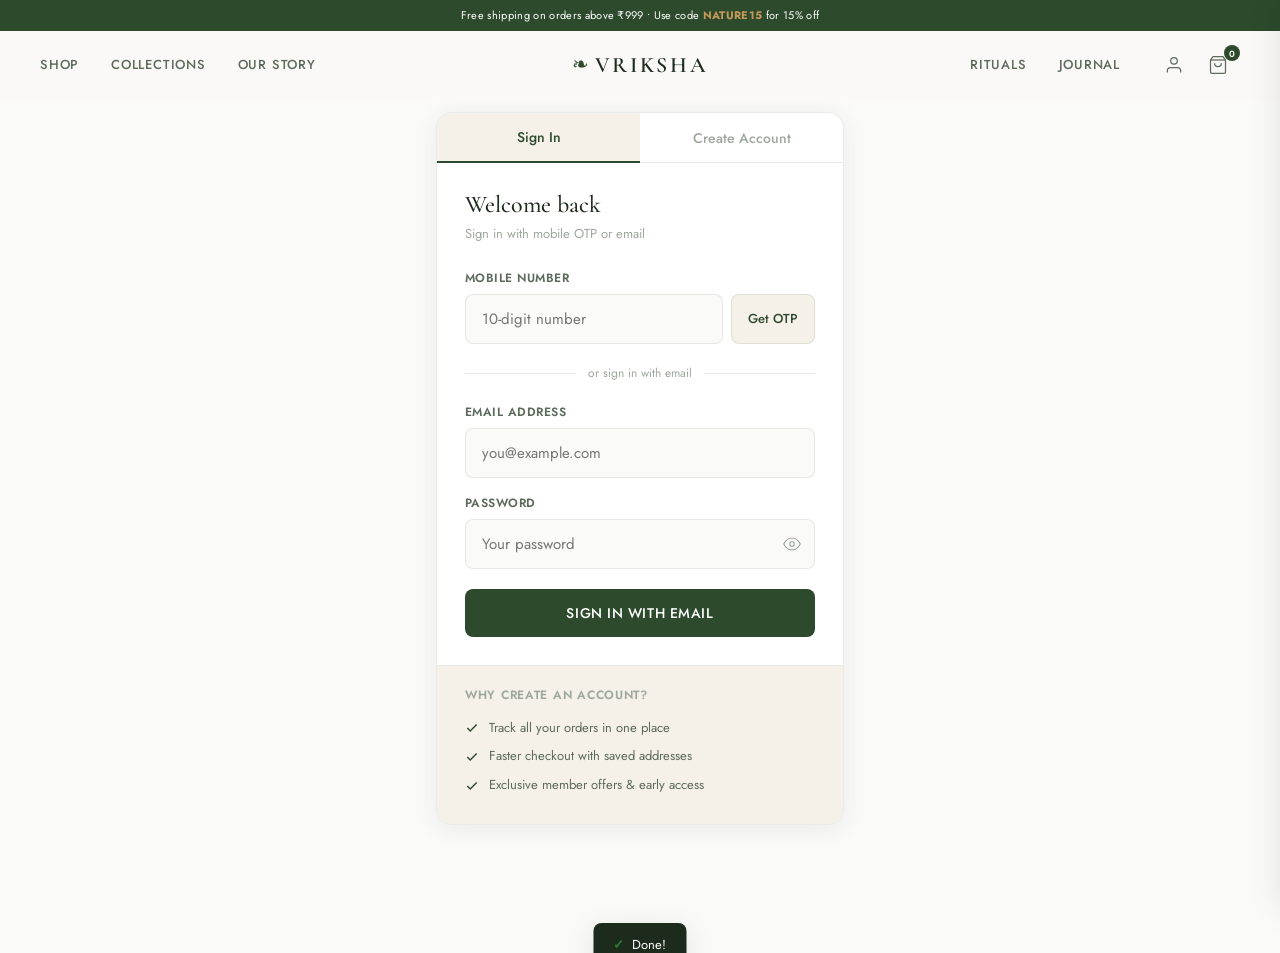
==== commit 7ca00326: "Fix 7 bugs found across website review - products.js: Fix Wheatgrass price from ₹1 (test value) to ₹" ====
--- a/account.html
+++ b/account.html
@@ -241,7 +241,7 @@
                 <a href="our-story.html#rituals" class="nav-link">Rituals</a>
                 <a href="our-story.html#journal" class="nav-link">Journal</a>
                 <div class="nav-icons">
-                    <button class="icon-btn" id="userBtnDesktop" onclick="window.location.href='account.html'" aria-label="Account">
+                    <button class="icon-btn" id="userBtnDesktop" data-action="account" aria-label="Account">
                         <svg width="20" height="20" viewBox="0 0 24 24" fill="none" stroke="currentColor" stroke-width="1.5">
                             <path d="M20 21v-2a4 4 0 00-4-4H8a4 4 0 00-4 4v2"/><circle cx="12" cy="7" r="4"/>
                         </svg>
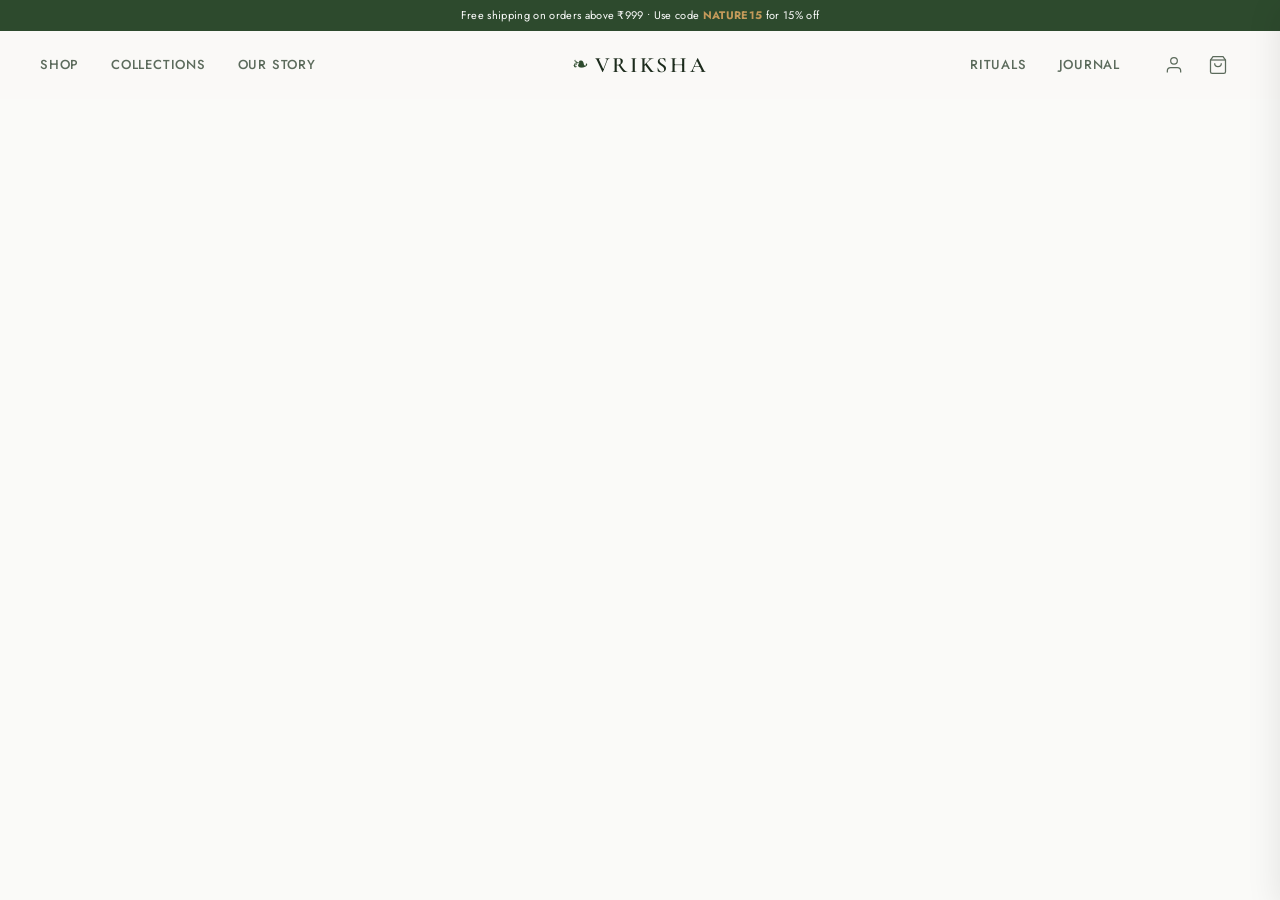
==== commit a5c10d55: "Fix checkout auth banner flash and account page cart not loading checkout.html: - Add pre-paint inli" ====
--- a/account.html
+++ b/account.html
@@ -649,14 +649,10 @@
         </a>
     </nav>
 
-    <script>
-    // Load supporting scripts without letting errors block the page
-    ['products.js','cart.js','auth.js','script.js'].forEach(src=>{
-        const s=document.createElement('script');
-        s.src=src; s.onerror=()=>console.warn('Could not load',src);
-        document.head.appendChild(s);
-    });
-    </script>
+    <script src="products.js"></script>
+    <script src="cart.js"></script>
+    <script src="auth.js"></script>
+    <script src="script.js"></script>
     <script>
     const BACKEND_URL = 'https://api.vriksha.store';
 
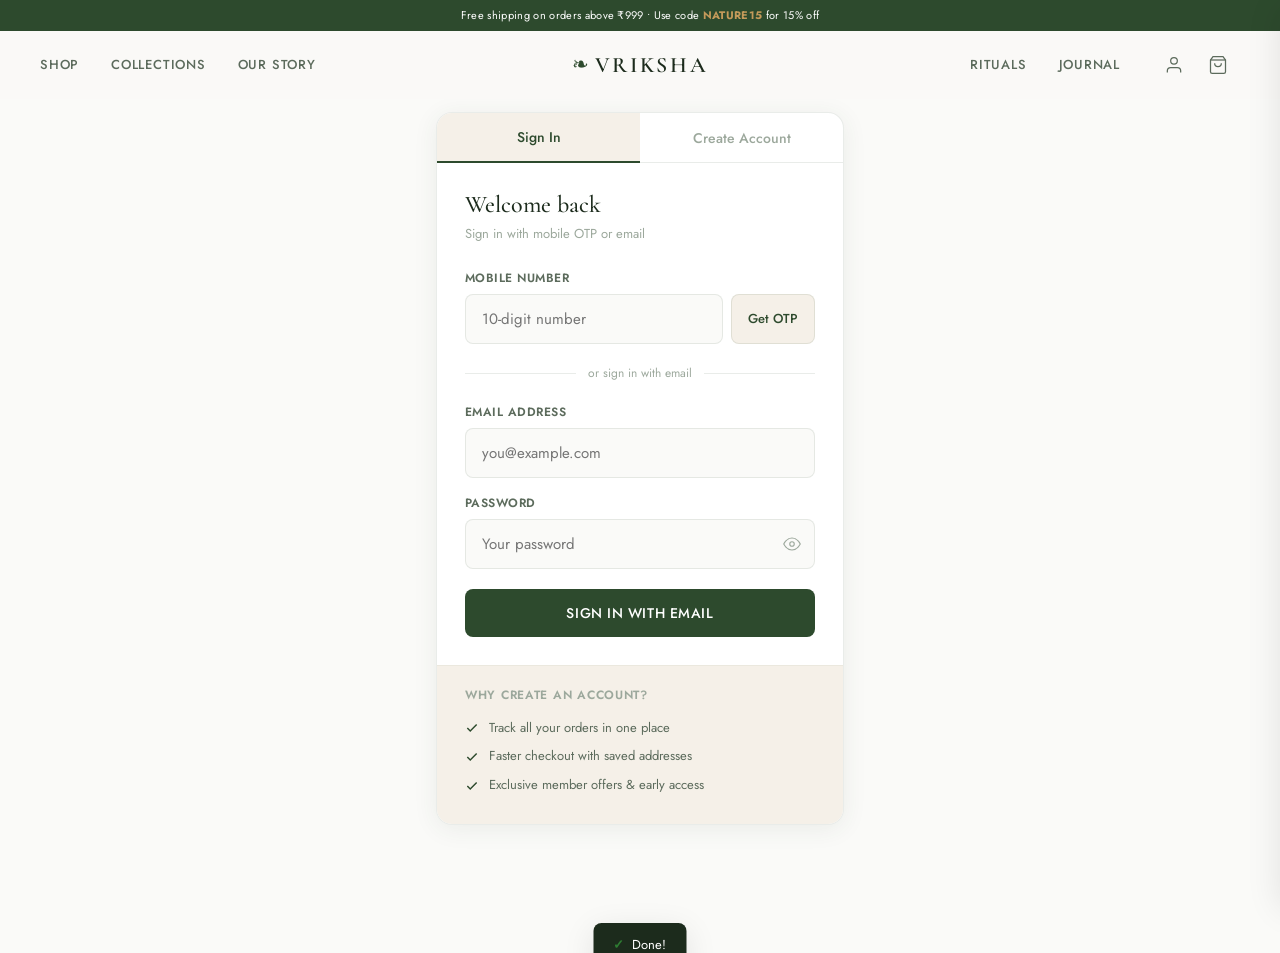
==== commit a2fe5d8b: "Fix account page blank screen (SyntaxError from BACKEND_URL redeclaration) When account.html's stati" ====
--- a/account.html
+++ b/account.html
@@ -654,7 +654,7 @@
     <script src="auth.js"></script>
     <script src="script.js"></script>
     <script>
-    const BACKEND_URL = 'https://api.vriksha.store';
+    var BACKEND_URL = 'https://api.vriksha.store'; // var — avoids SyntaxError when auth.js already declared var BACKEND_URL
 
     function showToast(msg, ok=true) {
         const t=document.getElementById('toast'),m=document.getElementById('toastMessage');
